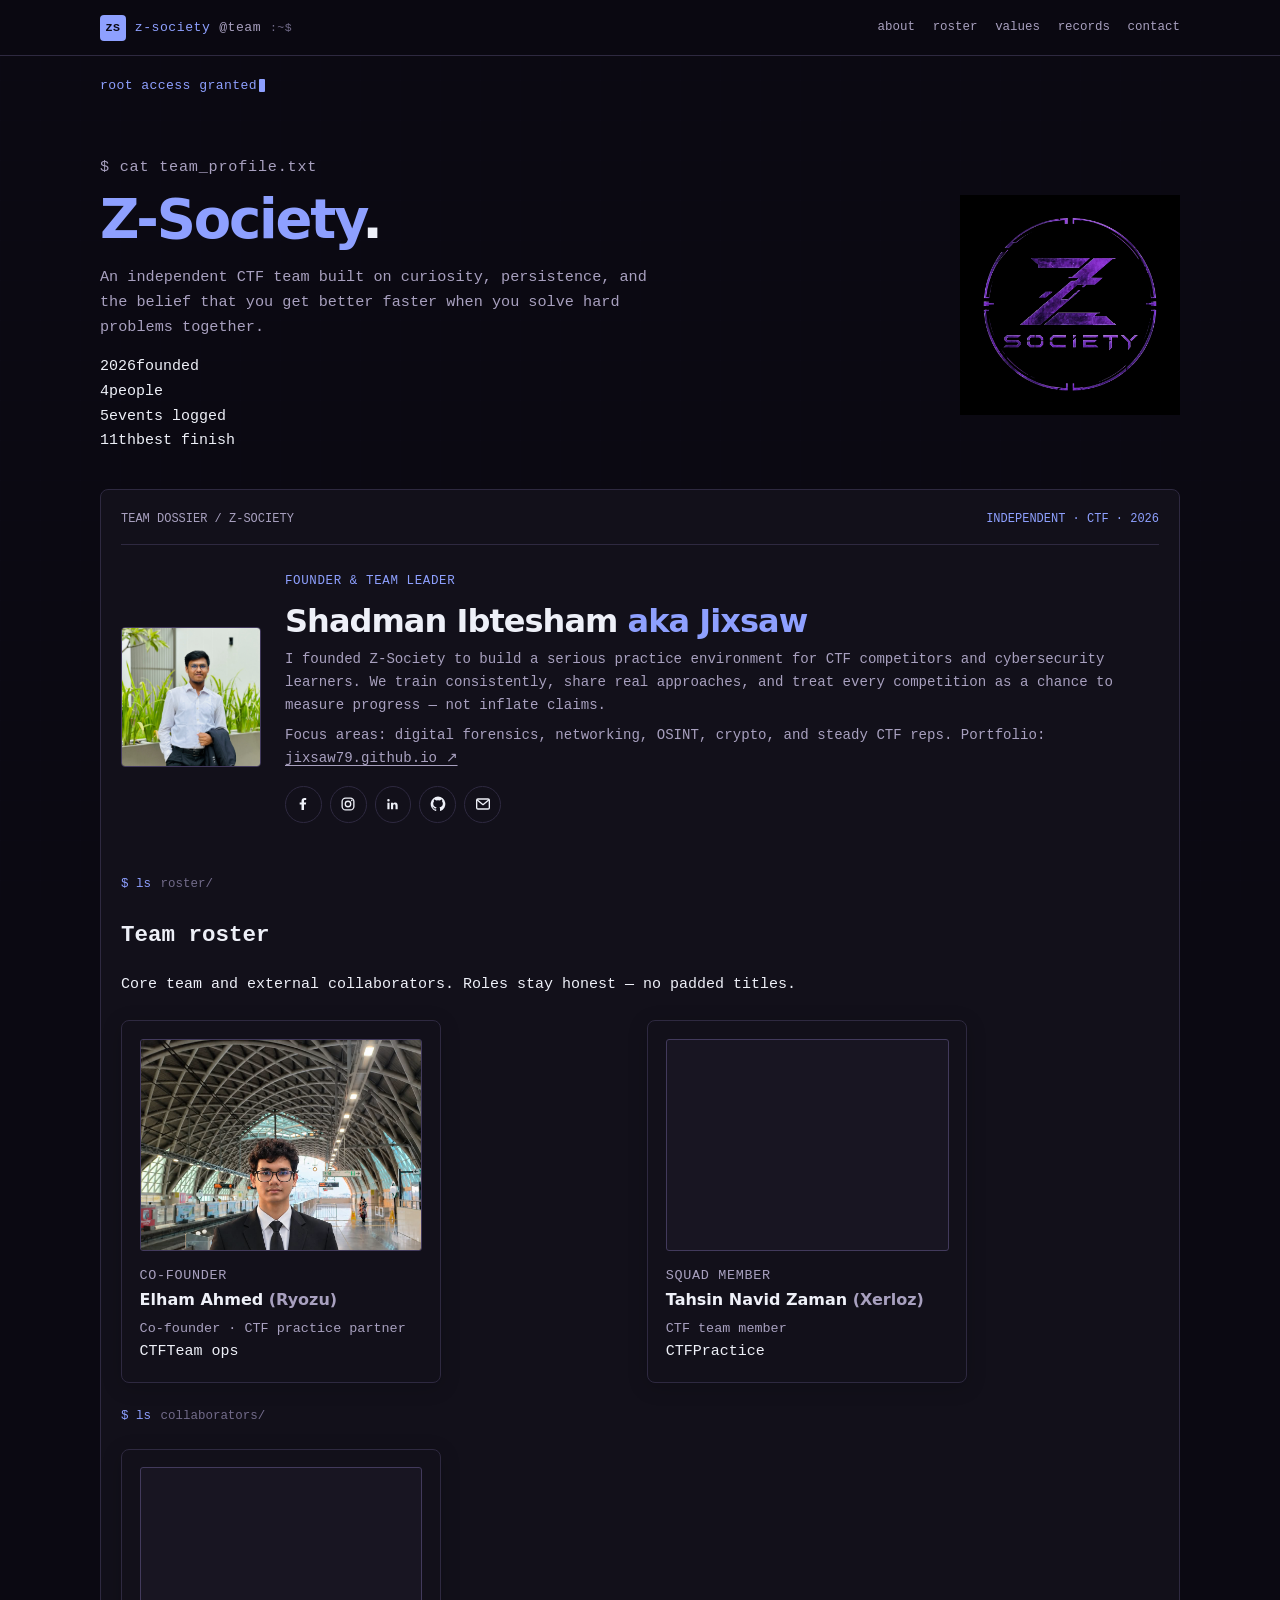
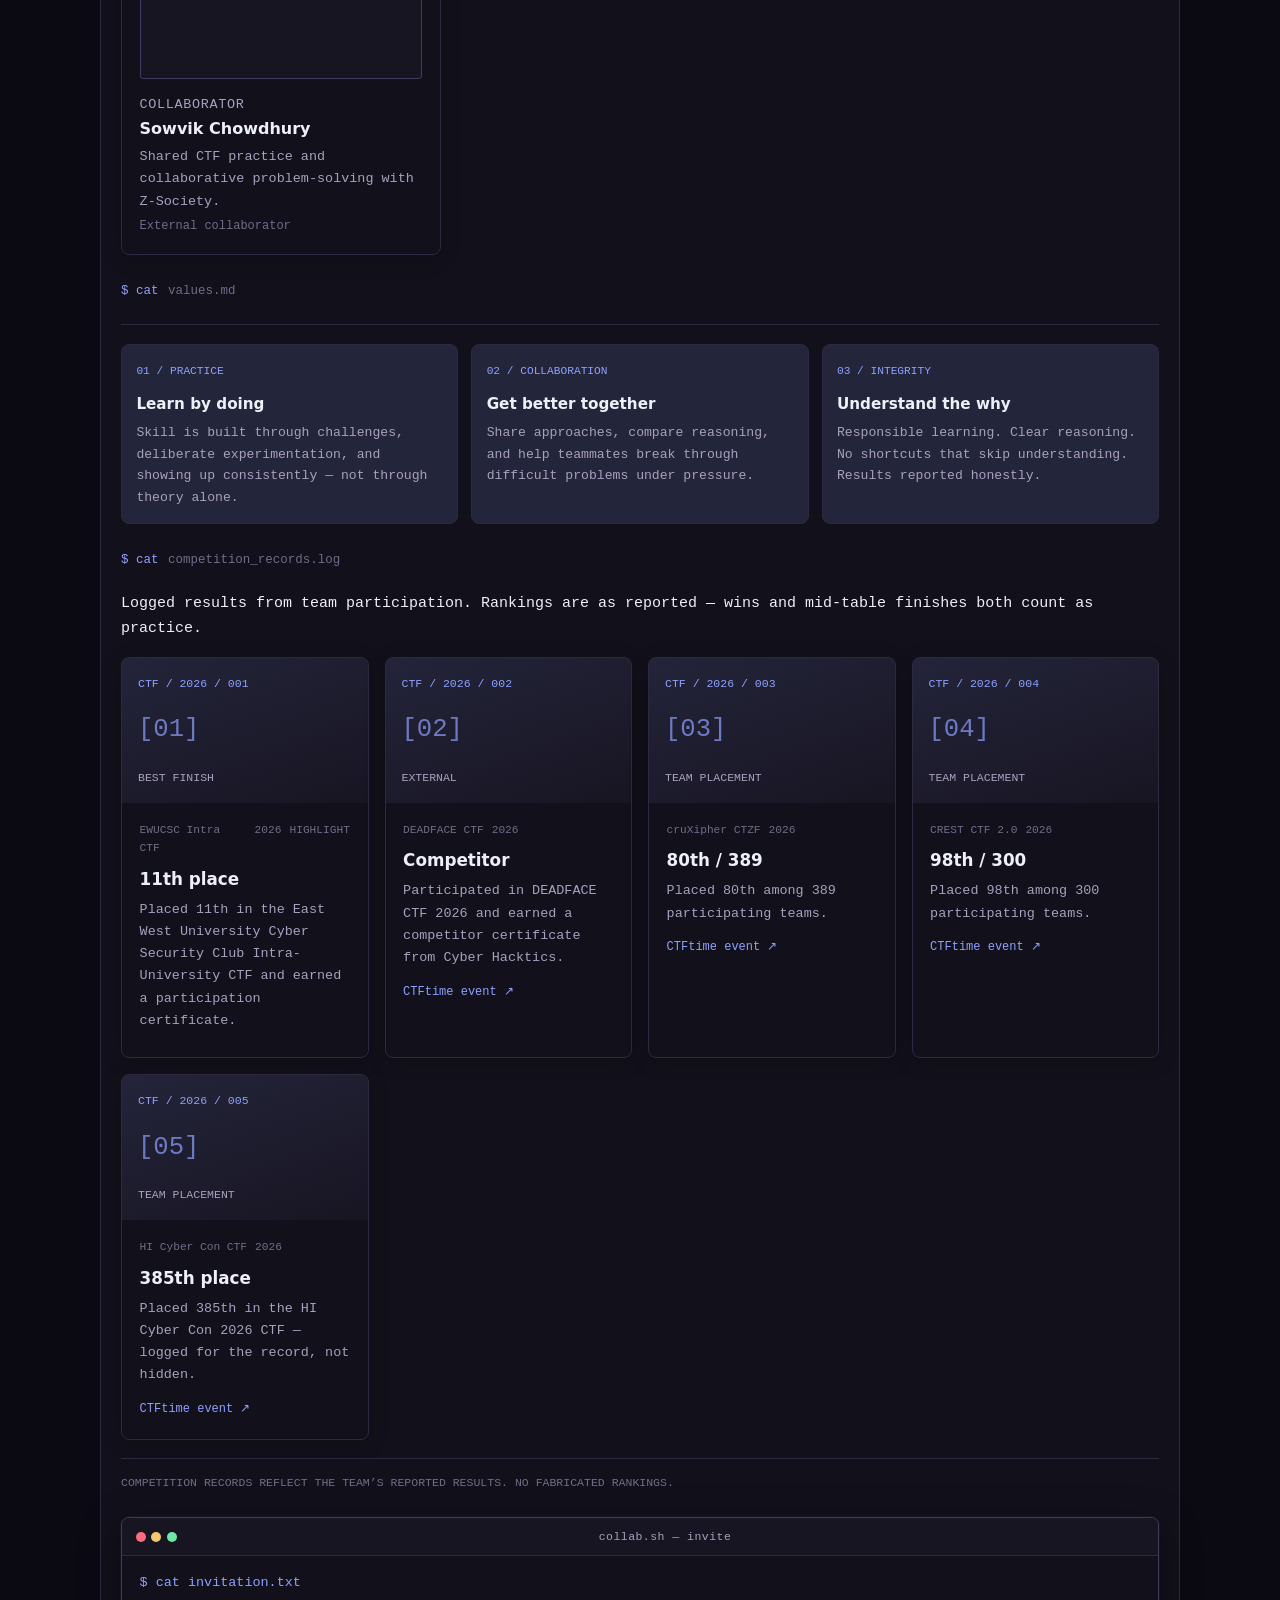
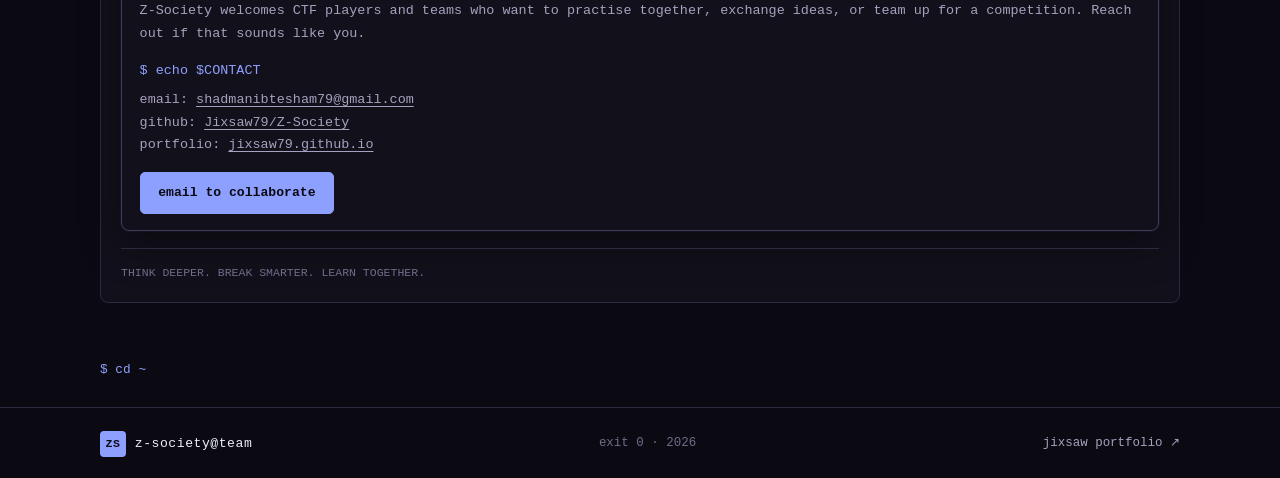
==== index.html @ 6a313c30 "overhaul Z-Society site: security, structure, records, and polish" ====
<!doctype html>
<html lang="en">
<head>
<meta charset="utf-8">
<meta name="viewport" content="width=device-width, initial-scale=1">
<meta name="theme-color" content="#0b0912">
<meta http-equiv="Content-Security-Policy" content="default-src 'self'; script-src 'none'; object-src 'none'; base-uri 'self'; form-action 'none'; frame-src 'none'; child-src 'none'; media-src 'none'; worker-src 'none'; connect-src 'none'; manifest-src 'none'; img-src 'self' data:; style-src 'self' https://fonts.googleapis.com; style-src-attr 'none'; font-src 'self' https://fonts.gstatic.com; upgrade-insecure-requests">
<meta http-equiv="X-Content-Type-Options" content="nosniff">
<meta name="referrer" content="no-referrer">
<meta name="robots" content="index, follow">
<meta name="description" content="Z-Society is an independent CTF and cybersecurity team founded by Shadman Ibtesham (Jixsaw). Practice, collaboration, and honest competition records.">
<meta property="og:type" content="website">
<meta property="og:title" content="Z-Society — CTF Team">
<meta property="og:description" content="A CTF team built on curiosity, persistence, and collaborative cybersecurity practice.">
<meta property="og:url" content="https://jixsaw79.github.io/Z-Society/">
<meta property="og:image" content="https://jixsaw79.github.io/Z-Society/Z-Society.jpg">
<link rel="canonical" href="https://jixsaw79.github.io/Z-Society/">
<title>jixsaw@z-society:~$ — Z-Society</title>
<link rel="icon" href="data:image/svg+xml,%3Csvg xmlns='http://www.w3.org/2000/svg' viewBox='0 0 100 100'%3E%3Crect width='100' height='100' rx='14' fill='%230b0912'/%3E%3Ctext x='50' y='68' text-anchor='middle' font-family='monospace' font-size='42' font-weight='700' fill='%238ea0ff'%3EZ%3C/text%3E%3C/svg%3E">
<link rel="preconnect" href="https://fonts.googleapis.com">
<link rel="preconnect" href="https://fonts.gstatic.com" crossorigin>
<link href="https://fonts.googleapis.com/css2?family=DM+Mono:wght@400;500&family=Manrope:wght@400;500;600;700;800&display=swap" rel="stylesheet">
<link rel="stylesheet" href="style.css?v=20261104">
</head>
<body>
<a class="skip-link" href="#main">Skip to content</a>
<header class="site-header">
  <div class="wrap header-inner">
    <a class="wordmark" href="#main" aria-label="Z-Society home">
      <span class="mark">ZS</span>
      <span class="prompt-user">z-society</span><span class="prompt-host">@team</span><span class="wordmark-tail">:~$</span>
    </a>
    <nav aria-label="Main navigation">
      <a href="#about">about</a>
      <a href="#roster">roster</a>
      <a href="#values">values</a>
      <a href="#records">records</a>
      <a href="#contact">contact</a>
    </nav>
  </div>
</header>

<main id="main" class="wrap">
  <p class="access-granted" aria-label="root access granted">root access granted<span class="cursor" aria-hidden="true"></span></p>

  <section class="page-intro squad-hero">
    <div class="squad-hero-copy">
      <p class="page-kicker">$ cat team_profile.txt</p>
      <h1><span class="accent">Z-Society</span>.</h1>
      <p>An independent CTF team built on curiosity, persistence, and the belief that you get better faster when you solve hard problems together.</p>
      <div class="stat-row" aria-label="Team snapshot">
        <div class="stat"><span class="stat-value">2026</span><span class="stat-label">founded</span></div>
        <div class="stat"><span class="stat-value">4</span><span class="stat-label">people</span></div>
        <div class="stat"><span class="stat-value">5</span><span class="stat-label">events logged</span></div>
        <div class="stat"><span class="stat-value">11th</span><span class="stat-label">best finish</span></div>
      </div>
    </div>
    <div class="squad-hero-logo">
      <img src="Z-Society.jpg" alt="Z-Society team logo" width="220" height="220" decoding="async" fetchpriority="high">
    </div>
  </section>

  <section class="archive-panel" id="about">
    <div class="archive-top">
      <span>TEAM DOSSIER / Z-SOCIETY</span>
      <span>INDEPENDENT · CTF · 2026</span>
    </div>

    <div class="squad-feature">
      <div class="squad-founder-photo">
        <img src="Jixsaw.jpg" alt="Shadman Ibtesham, founder and leader of Z-Society" width="280" height="320" decoding="async">
      </div>
      <div>
        <p class="page-kicker">FOUNDER & TEAM LEADER</p>
        <h2>Shadman Ibtesham <span class="accent">aka Jixsaw</span></h2>
        <p class="squad-lead">I founded Z-Society to build a serious practice environment for CTF competitors and cybersecurity learners. We train consistently, share real approaches, and treat every competition as a chance to measure progress — not inflate claims.</p>
        <p class="squad-lead secondary">Focus areas: digital forensics, networking, OSINT, crypto, and steady CTF reps. Portfolio: <a class="inline-link" href="https://jixsaw79.github.io/" target="_blank" rel="noopener noreferrer">jixsaw79.github.io ↗</a></p>
        <div class="social-links" aria-label="Jixsaw social profiles">
          <a href="https://www.facebook.com/Jixsaw79" target="_blank" rel="noopener noreferrer" aria-label="Facebook" title="Facebook">
            <svg viewBox="0 0 24 24" aria-hidden="true"><path d="M13.5 21v-8.2h2.8l.4-3.2h-3.2V7.5c0-.9.3-1.5 1.6-1.5h1.7V3.1c-.3 0-1.4-.1-2.6-.1-2.6 0-4.4 1.6-4.4 4.5v2.1H7v3.2h2.8V21h3.7z"/></svg>
          </a>
          <a href="https://www.instagram.com/_jix.saw_/" target="_blank" rel="noopener noreferrer" aria-label="Instagram" title="Instagram">
            <svg viewBox="0 0 24 24" aria-hidden="true"><rect x="3.2" y="3.2" width="17.6" height="17.6" rx="5.2" fill="none" stroke="currentColor" stroke-width="2"/><circle cx="12" cy="12" r="4.1" fill="none" stroke="currentColor" stroke-width="2"/><circle cx="17.7" cy="6.6" r="1.2"/></svg>
          </a>
          <a href="https://www.linkedin.com/in/shadman-ibtesham-665b70440/" target="_blank" rel="noopener noreferrer" aria-label="LinkedIn" title="LinkedIn">
            <svg viewBox="0 0 24 24" aria-hidden="true"><path d="M5.2 8.4a1.9 1.9 0 1 0 0-3.8 1.9 1.9 0 0 0 0 3.8ZM3.6 10h3.2v10H3.6zM9 10h3.1v1.4h.1a3.4 3.4 0 0 1 3-1.7c3.2 0 3.8 2.1 3.8 4.8V20h-3.2v-4.9c0-1.2 0-2.8-1.7-2.8s-1.9 1.3-1.9 2.7V20H9z"/></svg>
          </a>
          <a href="https://github.com/Jixsaw79" target="_blank" rel="noopener noreferrer" aria-label="GitHub" title="GitHub">
            <svg viewBox="0 0 24 24" aria-hidden="true"><path d="M12 .9a11.1 11.1 0 0 0-3.5 21.6c.6.1.8-.2.8-.5v-2c-3.2.7-3.9-1.4-3.9-1.4-.5-1.3-1.3-1.6-1.3-1.6-1-.7.1-.7.1-.7 1.1.1 1.7 1.2 1.7 1.2 1 1.7 2.6 1.2 3.3.9.1-.7.4-1.2.7-1.5-2.5-.3-5.1-1.3-5.1-5.5 0-1.2.4-2.2 1.2-3-.1-.3-.5-1.5.1-3 0 0 1-.3 3.1 1.2a10.7 10.7 0 0 1 5.7 0c2.1-1.5 3.1-1.2 3.1-1.2.6 1.5.2 2.7.1 3 .8.8 1.2 1.8 1.2 3 0 4.2-2.6 5.2-5.1 5.5.4.3.8 1 .8 2v3c0 .3.2.6.8.5A11.1 11.1 0 0 0 12 .9z"/></svg>
          </a>
          <a href="mailto:shadmanibtesham79@gmail.com?subject=Hello%20Jixsaw" aria-label="Email" title="Email Shadman">
            <svg viewBox="0 0 24 24" aria-hidden="true"><rect x="2.5" y="4.5" width="19" height="15" rx="2" fill="none" stroke="currentColor" stroke-width="2"/><path d="m3.5 6 8.5 7 8.5-7" fill="none" stroke="currentColor" stroke-width="2" stroke-linecap="round" stroke-linejoin="round"/></svg>
          </a>
        </div>
      </div>
    </div>

    <div class="section-label mt-section" id="roster">
      <span class="cmd">$ ls</span> <span class="path">roster/</span>
    </div>
    <div class="section-heading-inline">
      <h2 class="sr-only">Team roster</h2>
      <p class="muted-line">Core team and external collaborators. Roles stay honest — no padded titles.</p>
    </div>
    <div class="squad-members">
      <article class="squad-member">
        <div class="member-photo"><img src="Elham.png" alt="Elham Ahmed, aka Ryozu" width="400" height="300" loading="lazy" decoding="async"></div>
        <p class="page-kicker">CO-FOUNDER</p>
        <h3>Elham Ahmed <span class="muted">(Ryozu)</span></h3>
        <p>Co-founder · CTF practice partner</p>
        <div class="tag-list compact"><span>CTF</span><span>Team ops</span></div>
      </article>
      <article class="squad-member">
        <div class="member-photo"><img src="Tahsin.png" alt="Tahsin Navid Zaman, aka Xerloz" width="400" height="300" loading="lazy" decoding="async"></div>
        <p class="page-kicker">SQUAD MEMBER</p>
        <h3>Tahsin Navid Zaman <span class="muted">(Xerloz)</span></h3>
        <p>CTF team member</p>
        <div class="tag-list compact"><span>CTF</span><span>Practice</span></div>
      </article>
    </div>

    <div class="section-label mt-section-small">
      <span class="cmd">$ ls</span> <span class="path">collaborators/</span>
    </div>
    <div class="squad-members collaborator-grid">
      <article class="squad-member">
        <div class="member-photo"><img src="Sowvik.jpg" alt="Sowvik Chowdhury" width="400" height="300" loading="lazy" decoding="async"></div>
        <p class="page-kicker">COLLABORATOR</p>
        <h3>Sowvik Chowdhury</h3>
        <p>Shared CTF practice and collaborative problem-solving with Z-Society.</p>
        <span class="member-university">External collaborator</span>
      </article>
    </div>

    <div class="section-label mt-section" id="values">
      <span class="cmd">$ cat</span> <span class="path">values.md</span>
    </div>
    <div class="squad-values">
      <article>
        <span>01 / PRACTICE</span>
        <h3>Learn by doing</h3>
        <p>Skill is built through challenges, deliberate experimentation, and showing up consistently — not through theory alone.</p>
      </article>
      <article>
        <span>02 / COLLABORATION</span>
        <h3>Get better together</h3>
        <p>Share approaches, compare reasoning, and help teammates break through difficult problems under pressure.</p>
      </article>
      <article>
        <span>03 / INTEGRITY</span>
        <h3>Understand the why</h3>
        <p>Responsible learning. Clear reasoning. No shortcuts that skip understanding. Results reported honestly.</p>
      </article>
    </div>

    <div class="section-label mt-section" id="records">
      <span class="cmd">$ cat</span> <span class="path">competition_records.log</span>
    </div>
    <p class="muted-line records-intro">Logged results from team participation. Rankings are as reported — wins and mid-table finishes both count as practice.</p>
    <div class="achievement-grid">
      <article class="achievement-card featured">
        <div class="achievement-art">
          <span class="achievement-art-code">CTF / 2026 / 001</span>
          <span class="achievement-art-icon">[01]</span>
          <span class="achievement-art-bottom">BEST FINISH</span>
        </div>
        <div class="achievement-copy">
          <div class="achievement-meta"><span>EWUCSC Intra CTF</span><span>2026</span><span class="pill">HIGHLIGHT</span></div>
          <h3>11th place</h3>
          <p>Placed 11th in the East West University Cyber Security Club Intra-University CTF and earned a participation certificate.</p>
        </div>
      </article>
      <article class="achievement-card">
        <div class="achievement-art">
          <span class="achievement-art-code">CTF / 2026 / 002</span>
          <span class="achievement-art-icon">[02]</span>
          <span class="achievement-art-bottom">EXTERNAL</span>
        </div>
        <div class="achievement-copy">
          <div class="achievement-meta"><span>DEADFACE CTF</span><span>2026</span></div>
          <h3>Competitor</h3>
          <p>Participated in DEADFACE CTF 2026 and earned a competitor certificate from Cyber Hacktics.</p>
          <a class="achievement-link" href="https://ctftime.org/event/3279" target="_blank" rel="noopener noreferrer">CTFtime event ↗</a>
        </div>
      </article>
      <article class="achievement-card">
        <div class="achievement-art">
          <span class="achievement-art-code">CTF / 2026 / 003</span>
          <span class="achievement-art-icon">[03]</span>
          <span class="achievement-art-bottom">TEAM PLACEMENT</span>
        </div>
        <div class="achievement-copy">
          <div class="achievement-meta"><span>cruXipher CTZF</span><span>2026</span></div>
          <h3>80th / 389</h3>
          <p>Placed 80th among 389 participating teams.</p>
          <a class="achievement-link" href="https://ctftime.org/event/3369" target="_blank" rel="noopener noreferrer">CTFtime event ↗</a>
        </div>
      </article>
      <article class="achievement-card">
        <div class="achievement-art">
          <span class="achievement-art-code">CTF / 2026 / 004</span>
          <span class="achievement-art-icon">[04]</span>
          <span class="achievement-art-bottom">TEAM PLACEMENT</span>
        </div>
        <div class="achievement-copy">
          <div class="achievement-meta"><span>CREST CTF 2.0</span><span>2026</span></div>
          <h3>98th / 300</h3>
          <p>Placed 98th among 300 participating teams.</p>
          <a class="achievement-link" href="https://ctftime.org/event/3477" target="_blank" rel="noopener noreferrer">CTFtime event ↗</a>
        </div>
      </article>
      <article class="achievement-card">
        <div class="achievement-art">
          <span class="achievement-art-code">CTF / 2026 / 005</span>
          <span class="achievement-art-icon">[05]</span>
          <span class="achievement-art-bottom">TEAM PLACEMENT</span>
        </div>
        <div class="achievement-copy">
          <div class="achievement-meta"><span>HI Cyber Con CTF</span><span>2026</span></div>
          <h3>385th place</h3>
          <p>Placed 385th in the HI Cyber Con 2026 CTF — logged for the record, not hidden.</p>
          <a class="achievement-link" href="https://ctftime.org/event/3460" target="_blank" rel="noopener noreferrer">CTFtime event ↗</a>
        </div>
      </article>
    </div>
    <p class="squad-footnote">COMPETITION RECORDS REFLECT THE TEAM’S REPORTED RESULTS. NO FABRICATED RANKINGS.</p>

    <div class="term-window mt-section" id="contact">
      <div class="term-titlebar">
        <div class="term-dots"><span class="r"></span><span class="y"></span><span class="g"></span></div>
        <div class="term-title">collab.sh — invite</div>
      </div>
      <div class="term-body">
        <div class="prompt">$ cat invitation.txt</div>
        <div class="out">Z-Society welcomes CTF players and teams who want to practise together, exchange ideas, or team up for a competition. Reach out if that sounds like you.</div>
        <div class="prompt">$ echo $CONTACT</div>
        <div class="out contact-lines">
          <span class="key">email:</span> <a class="inline-link" href="mailto:shadmanibtesham79@gmail.com?subject=CTF%20Collaboration%20with%20Z-Society">shadmanibtesham79@gmail.com</a><br>
          <span class="key">github:</span> <a class="inline-link" href="https://github.com/Jixsaw79/Z-Society" target="_blank" rel="noopener noreferrer">Jixsaw79/Z-Society</a><br>
          <span class="key">portfolio:</span> <a class="inline-link" href="https://jixsaw79.github.io/" target="_blank" rel="noopener noreferrer">jixsaw79.github.io</a>
        </div>
        <a class="button button-primary" href="mailto:shadmanibtesham79@gmail.com?subject=CTF%20Collaboration%20with%20Z-Society">email to collaborate</a>
      </div>
    </div>

    <div class="squad-footnote motto">THINK DEEPER. BREAK SMARTER. LEARN TOGETHER.</div>
  </section>

  <a class="back-link" href="#main">$ cd ~</a>
</main>

<footer>
  <div class="wrap footer-inner">
    <a class="wordmark" href="#main"><span class="mark">ZS</span> z-society@team</a>
    <span>exit 0 · 2026</span>
    <a href="https://jixsaw79.github.io/" target="_blank" rel="noopener noreferrer">jixsaw portfolio ↗</a>
  </div>
</footer>
</body>
</html>
---- style.css ----
/* Z-Society — shared Jixsaw portfolio terminal design system */
:root{color-scheme:dark;--bg:#0b0912;--panel:#12101a;--panel-2:#181522;--panel-3:#1e1a2b;--line:#2e2940;--line-strong:#423a5c;--text:#eef0f8;--muted:#a8a0bf;--dim:#726b8a;--accent:#8ea0ff;--accent-rgb:142,160,255;--accent-soft:rgba(142,160,255,.14);--accent-glow:rgba(142,160,255,.4);--green:#6ee7a8;--red:#ff6b7a;--yellow:#f5c76e;--mono:"DM Mono",ui-monospace,SFMono-Regular,Consolas,monospace;--sans:"Manrope",system-ui,-apple-system,BlinkMacSystemFont,"Segoe UI",sans-serif;--radius:8px;--header-h:56px}
*,*::before,*::after{box-sizing:border-box}
html{scroll-behavior:smooth;scroll-padding-top:calc(var(--header-h) + 1.5rem)}
body{margin:0;background:var(--bg);color:var(--text);font:15px/1.65 var(--mono);-webkit-font-smoothing:antialiased}
body::before{content:"";position:fixed;inset:0;pointer-events:none;z-index:-1;opacity:.22;background-image:linear-gradient(rgba(142,160,255,.04) 1px,transparent 1px),linear-gradient(90deg,rgba(142,160,255,.04) 1px,transparent 1px);background-size:40px 40px}
a{color:inherit;text-underline-offset:.2em}a:focus-visible{outline:2px solid var(--accent);outline-offset:3px}
img{max-width:100%;height:auto;display:block}
.wrap{width:min(100% - 2rem,1080px);margin-inline:auto}
.skip-link{position:absolute;left:1rem;top:-5rem;z-index:100;padding:.5rem .9rem;background:var(--accent);color:var(--bg);font-weight:600;text-decoration:none;border-radius:4px}.skip-link:focus{top:1rem}
.site-header{position:sticky;top:0;z-index:50;height:var(--header-h);border-bottom:1px solid var(--line);background:rgba(11,9,18,.92);backdrop-filter:blur(14px);-webkit-backdrop-filter:blur(14px)}
.header-inner{height:100%;display:flex;align-items:center;justify-content:space-between;gap:1rem}
.wordmark{display:inline-flex;align-items:center;gap:.55rem;font:500 .82rem var(--mono);letter-spacing:.04em;text-decoration:none;color:var(--text)}
.mark{display:inline-grid;place-items:center;width:26px;height:26px;background:var(--accent);color:var(--bg);font-weight:700;font-size:.72rem;border-radius:4px}
.wordmark-tail{color:var(--dim);font-size:.72rem}.prompt-user{color:var(--accent);font-weight:500}.prompt-host{color:var(--muted)}
nav{display:flex;align-items:center;flex-wrap:wrap;gap:.2rem 1.1rem}
nav a{color:var(--muted);font-size:.78rem;text-decoration:none;transition:color .15s ease}
nav a:hover,nav a[aria-current="page"]{color:var(--accent)}
.term-window{background:var(--panel);border:1px solid var(--line-strong);border-radius:var(--radius);overflow:hidden;box-shadow:0 12px 40px rgba(0,0,0,.4),0 0 0 1px rgba(142,160,255,.06)}
.term-titlebar{display:flex;align-items:center;gap:.55rem;padding:.55rem .85rem;background:var(--panel-2);border-bottom:1px solid var(--line);font-size:.72rem;color:var(--dim)}
.term-dots{display:flex;gap:.35rem}.term-dots span{width:10px;height:10px;border-radius:50%}
.term-dots .r{background:var(--red)}.term-dots .y{background:var(--yellow)}.term-dots .g{background:var(--green)}
.term-title{flex:1;text-align:center;color:var(--muted);letter-spacing:.04em}
.term-body{padding:1rem 1.1rem;font-size:.84rem;line-height:1.7}
.term-body .prompt{color:var(--accent);margin-bottom:.35rem}.term-body .out{color:var(--muted);margin:.25rem 0 .9rem}
.button{display:inline-flex;align-items:center;gap:.5rem;min-height:42px;padding:.55rem 1.1rem;border:1px solid var(--line);font:600 .82rem var(--mono);text-decoration:none;border-radius:5px;transition:border-color .15s ease,background .15s ease,transform .15s ease}
.button:hover{border-color:var(--accent);transform:translateY(-1px)}
.button-primary{background:var(--accent);color:var(--bg);border-color:var(--accent)}.button-primary:hover{background:#a3b2ff;box-shadow:0 6px 20px var(--accent-glow)}
.page-intro{padding:3.5rem 0 2.2rem}
.page-kicker{color:var(--accent);font-size:.78rem;letter-spacing:.05em;margin:0 0 .6rem}
.page-intro h1{margin:.4rem 0 .7rem;font-family:var(--sans);font-size:clamp(2.2rem,6vw,3.4rem);line-height:1.1;letter-spacing:-.04em}
.page-intro p{max-width:560px;color:var(--muted);font-size:.95rem}
.accent{color:var(--accent)}.muted{color:var(--muted)}
.squad-hero{display:grid;grid-template-columns:minmax(0,1fr) auto;gap:1.25rem 1.75rem;align-items:center}
.squad-hero-copy{min-width:0}.squad-hero-logo{flex:0 0 auto;width:clamp(88px,22vw,220px)}
.squad-hero-logo img{width:100%;max-width:220px;max-height:220px;object-fit:contain}
.archive-panel{background:var(--panel);border:1px solid var(--line);border-radius:var(--radius);padding:1.25rem;margin-bottom:1.5rem}
.archive-top{display:flex;justify-content:space-between;gap:1rem;padding-bottom:.9rem;border-bottom:1px solid var(--line);font-size:.75rem;color:var(--muted)}
.archive-top span:last-child{color:var(--accent)}
.squad-feature{display:grid;grid-template-columns:140px 1fr;gap:1.5rem;align-items:center;padding:1.6rem 0}
.squad-founder-photo{border:1px solid var(--line-strong);border-radius:4px;overflow:hidden;background:var(--panel-2)}
.squad-founder-photo img{width:100%;max-height:220px;object-fit:cover;object-position:center top}
.squad-feature h2{margin:.35rem 0;font-family:var(--sans);font-size:clamp(1.35rem,3vw,2rem);line-height:1.25;letter-spacing:-.03em}
.squad-lead{color:var(--muted);margin:.4rem 0 0;font-size:.88rem}
.section-label{display:flex;align-items:center;gap:.6rem;font-size:.78rem;color:var(--muted);margin-bottom:1.4rem}
.section-label .cmd{color:var(--accent)}.section-label .path{color:var(--dim)}
.squad-members{display:grid;grid-template-columns:repeat(auto-fit,minmax(200px,1fr));gap:.9rem;margin:1.4rem 0}
.squad-member{width:100%;max-width:320px;background:var(--panel);border:1px solid var(--line);border-radius:var(--radius);padding:1.1rem;box-shadow:0 4px 20px rgba(0,0,0,.18);transition:border-color .15s,transform .15s,box-shadow .15s}
.squad-member:hover{border-color:var(--line-strong);transform:translateY(-2px);box-shadow:0 10px 28px rgba(0,0,0,.28)}
.member-photo{aspect-ratio:4/3;overflow:hidden;border:1px solid var(--line-strong);border-radius:3px;margin-bottom:.9rem;background:var(--panel-2)}
.member-photo img{width:100%;height:100%;object-fit:cover;object-position:center top}
.squad-member h3{margin:0 0 .25rem;font-family:var(--sans);font-size:1rem}
.squad-member p{margin:0;color:var(--muted);font-size:.84rem}
.member-university{display:block;margin-top:.25rem;color:var(--dim);font-size:.75rem}
.squad-values{display:grid;grid-template-columns:repeat(auto-fit,minmax(180px,1fr));gap:.8rem;padding-top:1.2rem;border-top:1px solid var(--line)}
.squad-values article{padding:.9rem;background:var(--accent-soft);border:1px solid var(--line);border-radius:var(--radius)}
.squad-values article>span{color:var(--accent);font-size:.7rem}
.squad-values h3{margin:.5rem 0 .3rem;font-family:var(--sans);font-size:.95rem}
.squad-values p{margin:0;color:var(--muted);font-size:.82rem}
.squad-footnote{margin-top:1.1rem;padding-top:.85rem;border-top:1px solid var(--line);font-size:.72rem;color:var(--dim)}
.achievement-grid{display:grid;grid-template-columns:repeat(auto-fit,minmax(240px,1fr));gap:1rem}
.achievement-card{background:var(--panel);border:1px solid var(--line);border-radius:var(--radius);overflow:hidden;box-shadow:0 4px 20px rgba(0,0,0,.18);transition:border-color .15s,transform .15s,box-shadow .15s}
.achievement-card:hover{border-color:var(--line-strong);transform:translateY(-2px);box-shadow:0 10px 28px rgba(0,0,0,.28)}
.achievement-art{min-height:145px;padding:1rem;background:linear-gradient(160deg,var(--accent-soft),var(--panel-2));display:flex;flex-direction:column;justify-content:space-between}
.achievement-art-code{color:var(--accent);font-size:.72rem}.achievement-art-icon{font-size:1.6rem;color:var(--accent);opacity:.7}.achievement-art-bottom{color:var(--muted);font-size:.72rem}
.achievement-copy{padding:1.1rem}.achievement-copy h3{margin:.5rem 0 .35rem;font-family:var(--sans);font-size:1.05rem}
.achievement-copy p{color:var(--muted);font-size:.84rem;margin:0 0 .5rem}
.achievement-meta{display:flex;gap:.5rem;font-size:.7rem;color:var(--dim);margin-bottom:.4rem}
.achievement-link{display:inline-block;margin-top:.35rem;color:var(--accent);font-size:.75rem;text-decoration:none}.achievement-link:hover{text-decoration:underline;text-underline-offset:.2em}
.social-links{display:flex;flex-wrap:wrap;gap:.5rem;margin-top:1rem}
.social-links a{display:inline-flex;align-items:center;justify-content:center;width:2.3rem;height:2.3rem;padding:0;border:1px solid var(--line);border-radius:50%;color:#eef0f8;text-decoration:none;transition:border-color .15s,color .15s,background .15s}
.social-links a:hover{color:var(--accent);border-color:var(--accent);background:var(--accent-soft)}
.social-links a svg{display:block;width:1rem;height:1rem;fill:#eef0f8;color:#eef0f8}
.access-granted{font-family:var(--mono);font-size:.82rem;font-weight:500;color:var(--accent);letter-spacing:.03em;margin:1.35rem 0 .35rem;display:flex;align-items:center;line-height:1.2}
.access-granted .cursor{display:inline-block;width:.52em;height:1.05em;margin-left:.12em;background:var(--accent);border-radius:1px;flex-shrink:0;animation:blink-cursor 1.05s step-end infinite}
@keyframes blink-cursor{0%,100%{opacity:1}50%{opacity:0}}
.back-link{display:inline-block;margin-top:2rem;color:var(--accent);font-size:.8rem;text-decoration:none}.back-link:hover{opacity:.85}
footer{border-top:1px solid var(--line);margin-top:1.5rem}
.footer-inner{min-height:72px;display:flex;justify-content:space-between;align-items:center;gap:1rem;font-size:.78rem;color:var(--dim)}
.footer-inner .wordmark{color:var(--text)}.footer-inner a{color:var(--muted);text-decoration:none}.footer-inner a:hover{color:var(--accent)}
.mt-section{margin-top:1.6rem}.mt-section-small{margin-top:1.4rem}
.collaborator-grid{grid-template-columns:repeat(2,minmax(0,1fr))}
::selection{background:rgba(142,160,255,.35);color:var(--text)}
@media(max-width:860px){.squad-feature{grid-template-columns:1fr}.squad-founder-photo{max-width:180px}}
@media(max-width:640px){
 .wrap{width:min(100% - 1.5rem,1080px)}
 .header-inner{flex-direction:column;align-items:flex-start;height:auto;padding:.65rem 0;gap:.5rem}
 .site-header{height:auto}
 nav{width:100%;gap:.3rem .9rem;overflow-x:auto;flex-wrap:nowrap;-webkit-overflow-scrolling:touch}
 nav a{font-size:.74rem;flex:0 0 auto}
 .squad-hero{gap:.9rem 1rem}.squad-hero-logo{width:clamp(72px,26vw,120px)}
 .squad-hero-logo img{max-width:120px;max-height:120px}
 .page-intro{padding:2.5rem 0 1.6rem}
 .archive-panel{padding:.85rem}
 .squad-feature{gap:1rem;padding:1.2rem 0}
 .collaborator-grid{grid-template-columns:minmax(0,1fr)}
 .achievement-grid{grid-template-columns:1fr}
 .footer-inner{flex-direction:column;align-items:flex-start;padding:1.2rem 0;gap:.5rem}
}
@media(prefers-reduced-motion:reduce){html{scroll-behavior:auto}.access-granted .cursor{animation:none;opacity:1}*,*::before,*::after{animation-duration:.01ms!important;transition-duration:.01ms!important}}
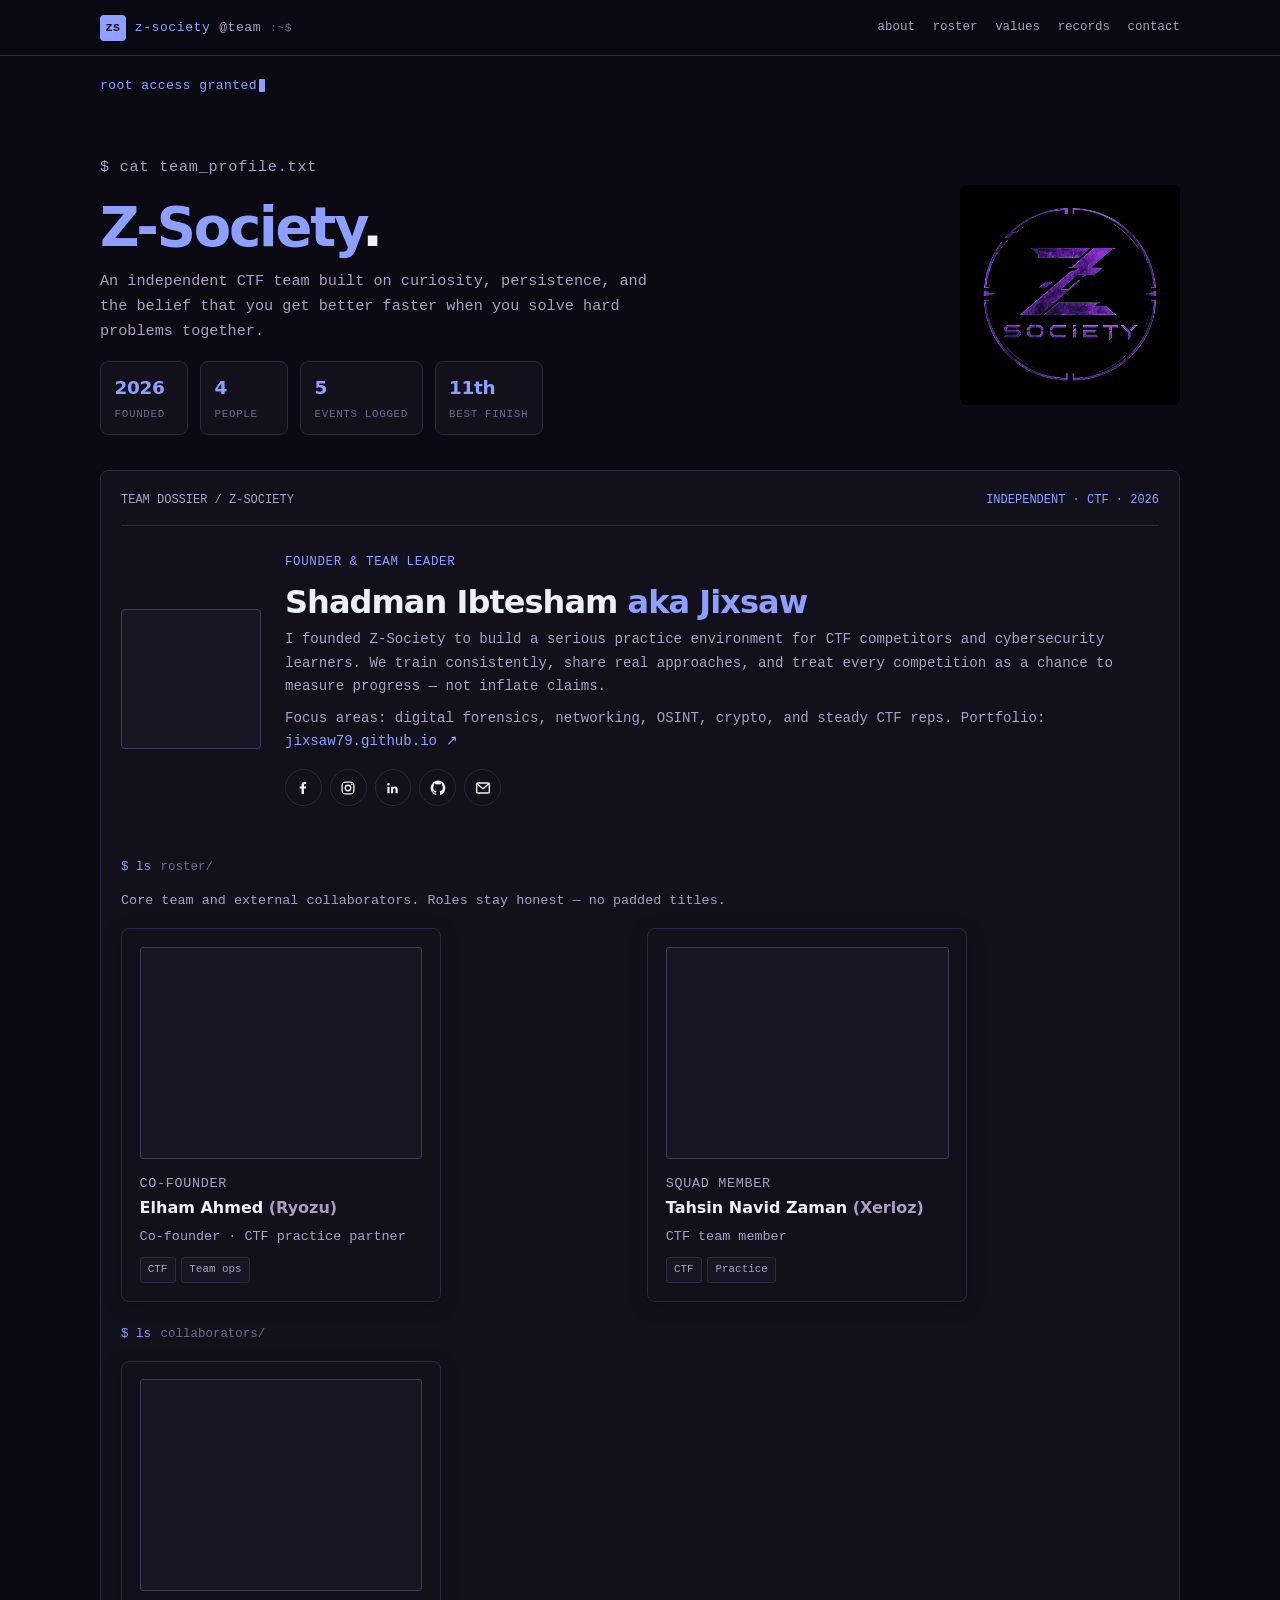
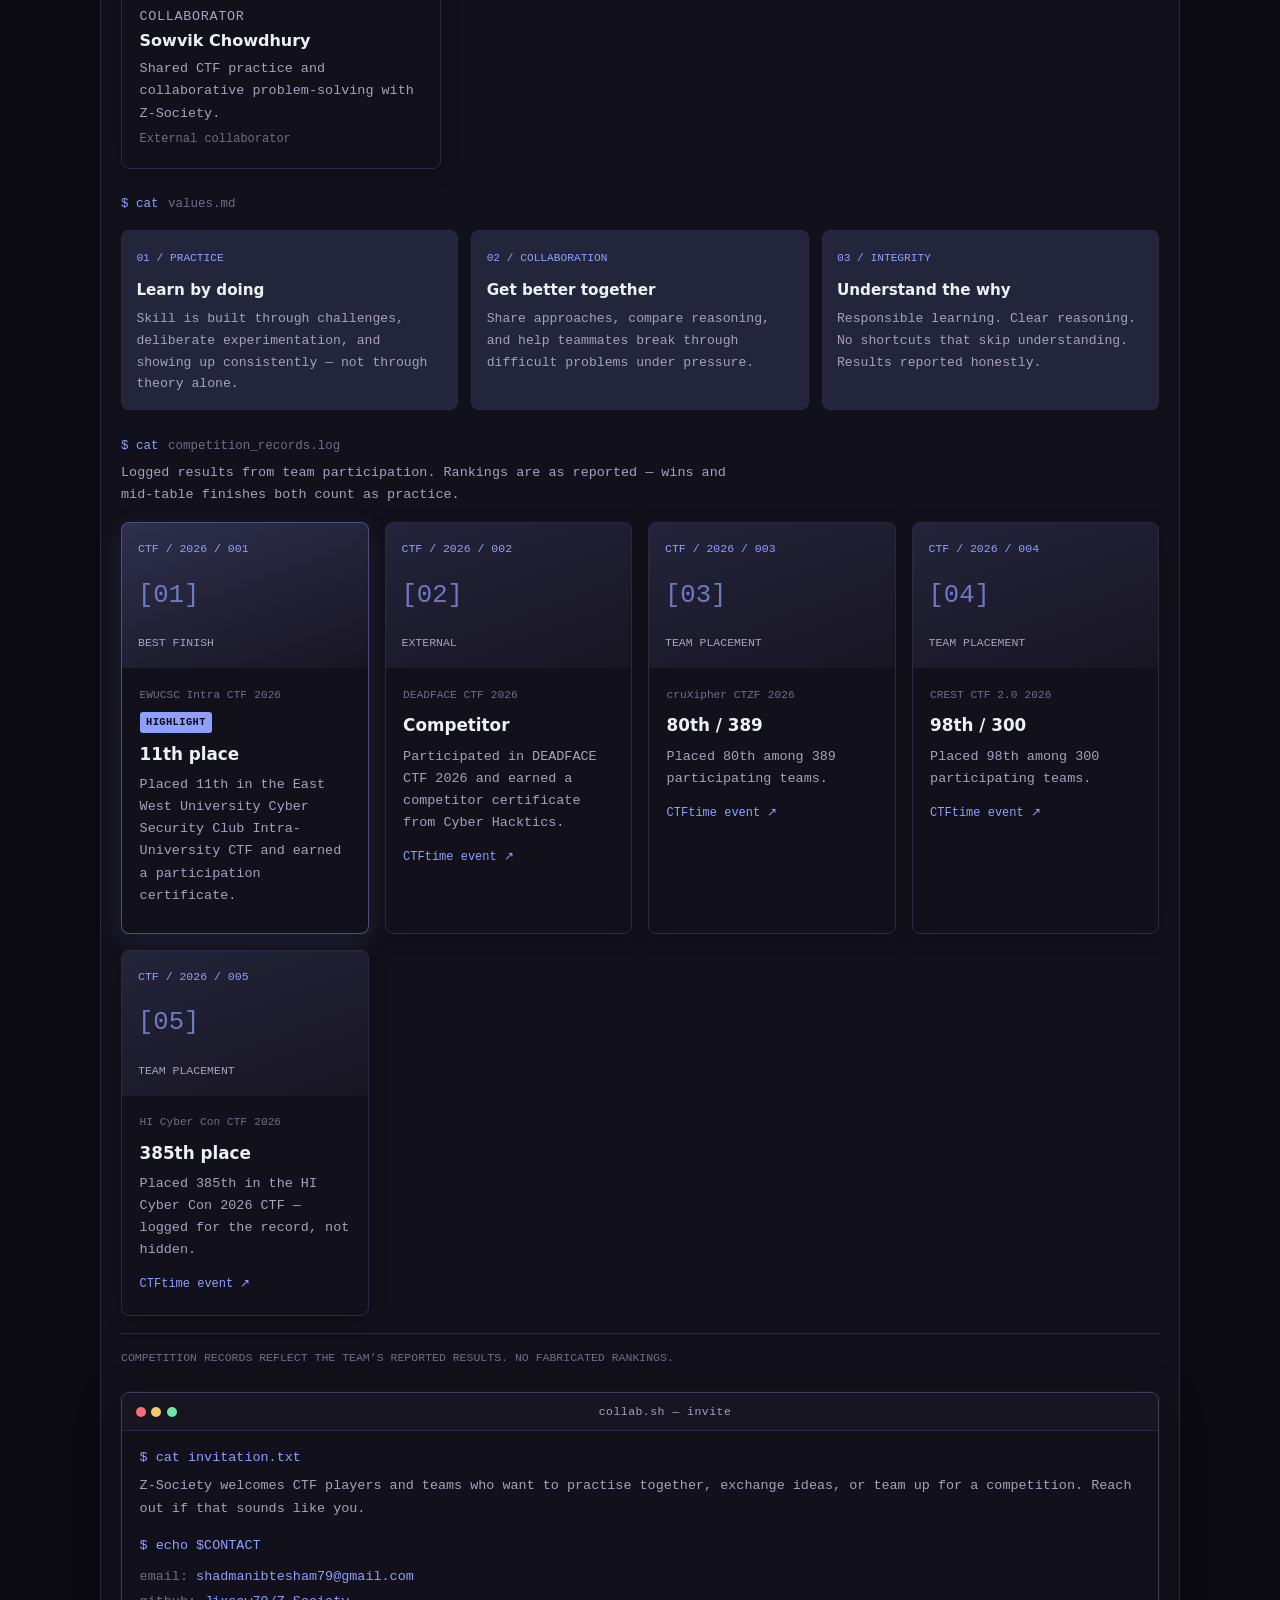
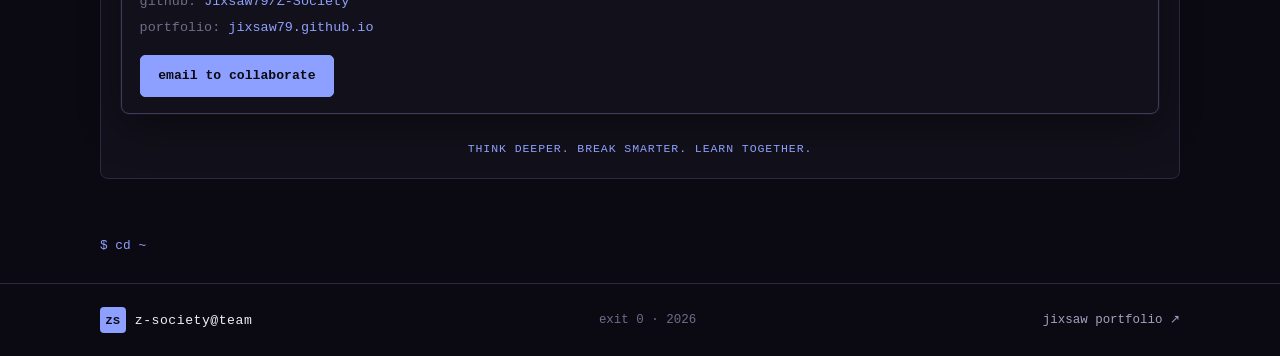
==== commit 7ba933fb: "harden index: strict CSP, no third-party resources" ====
--- a/index.html
+++ b/index.html
@@ -4,7 +4,7 @@
 <meta charset="utf-8">
 <meta name="viewport" content="width=device-width, initial-scale=1">
 <meta name="theme-color" content="#0b0912">
-<meta http-equiv="Content-Security-Policy" content="default-src 'self'; script-src 'none'; object-src 'none'; base-uri 'self'; form-action 'none'; frame-src 'none'; child-src 'none'; media-src 'none'; worker-src 'none'; connect-src 'none'; manifest-src 'none'; img-src 'self' data:; style-src 'self' https://fonts.googleapis.com; style-src-attr 'none'; font-src 'self' https://fonts.gstatic.com; upgrade-insecure-requests">
+<meta http-equiv="Content-Security-Policy" content="default-src 'self'; script-src 'none'; object-src 'none'; base-uri 'self'; form-action 'none'; frame-src 'none'; child-src 'none'; media-src 'none'; worker-src 'none'; connect-src 'none'; manifest-src 'none'; img-src 'self' data:; style-src 'self'; style-src-attr 'none'; font-src 'self'; upgrade-insecure-requests">
 <meta http-equiv="X-Content-Type-Options" content="nosniff">
 <meta name="referrer" content="no-referrer">
 <meta name="robots" content="index, follow">
@@ -17,10 +17,7 @@
 <link rel="canonical" href="https://jixsaw79.github.io/Z-Society/">
 <title>jixsaw@z-society:~$ — Z-Society</title>
 <link rel="icon" href="data:image/svg+xml,%3Csvg xmlns='http://www.w3.org/2000/svg' viewBox='0 0 100 100'%3E%3Crect width='100' height='100' rx='14' fill='%230b0912'/%3E%3Ctext x='50' y='68' text-anchor='middle' font-family='monospace' font-size='42' font-weight='700' fill='%238ea0ff'%3EZ%3C/text%3E%3C/svg%3E">
-<link rel="preconnect" href="https://fonts.googleapis.com">
-<link rel="preconnect" href="https://fonts.gstatic.com" crossorigin>
-<link href="https://fonts.googleapis.com/css2?family=DM+Mono:wght@400;500&family=Manrope:wght@400;500;600;700;800&display=swap" rel="stylesheet">
-<link rel="stylesheet" href="style.css?v=20261104">
+<link rel="stylesheet" href="style.css?v=20261104-sec">
 </head>
 <body>
 <a class="skip-link" href="#main">Skip to content</a>
--- a/style.css
+++ b/style.css
@@ -1,100 +1,474 @@
-/* Z-Society — shared Jixsaw portfolio terminal design system */
-:root{color-scheme:dark;--bg:#0b0912;--panel:#12101a;--panel-2:#181522;--panel-3:#1e1a2b;--line:#2e2940;--line-strong:#423a5c;--text:#eef0f8;--muted:#a8a0bf;--dim:#726b8a;--accent:#8ea0ff;--accent-rgb:142,160,255;--accent-soft:rgba(142,160,255,.14);--accent-glow:rgba(142,160,255,.4);--green:#6ee7a8;--red:#ff6b7a;--yellow:#f5c76e;--mono:"DM Mono",ui-monospace,SFMono-Regular,Consolas,monospace;--sans:"Manrope",system-ui,-apple-system,BlinkMacSystemFont,"Segoe UI",sans-serif;--radius:8px;--header-h:56px}
+/* Z-Society — terminal design system (no third-party fonts) */
+:root{
+  color-scheme:dark;
+  --bg:#0b0912;
+  --panel:#12101a;
+  --panel-2:#181522;
+  --panel-3:#1e1a2b;
+  --line:#2e2940;
+  --line-strong:#423a5c;
+  --text:#eef0f8;
+  --muted:#a8a0bf;
+  --dim:#726b8a;
+  --accent:#8ea0ff;
+  --accent-rgb:142,160,255;
+  --accent-soft:rgba(142,160,255,.14);
+  --accent-glow:rgba(142,160,255,.4);
+  --green:#6ee7a8;
+  --red:#ff6b7a;
+  --yellow:#f5c76e;
+  --mono:ui-monospace,SFMono-Regular,Menlo,Monaco,Consolas,"Liberation Mono","Courier New",monospace;
+  --sans:system-ui,-apple-system,BlinkMacSystemFont,"Segoe UI",Roboto,Helvetica,Arial,sans-serif;
+  --radius:8px;
+  --header-h:56px;
+}
 *,*::before,*::after{box-sizing:border-box}
 html{scroll-behavior:smooth;scroll-padding-top:calc(var(--header-h) + 1.5rem)}
-body{margin:0;background:var(--bg);color:var(--text);font:15px/1.65 var(--mono);-webkit-font-smoothing:antialiased}
-body::before{content:"";position:fixed;inset:0;pointer-events:none;z-index:-1;opacity:.22;background-image:linear-gradient(rgba(142,160,255,.04) 1px,transparent 1px),linear-gradient(90deg,rgba(142,160,255,.04) 1px,transparent 1px);background-size:40px 40px}
-a{color:inherit;text-underline-offset:.2em}a:focus-visible{outline:2px solid var(--accent);outline-offset:3px}
+body{
+  margin:0;
+  background:var(--bg);
+  color:var(--text);
+  font:15px/1.65 var(--mono);
+  -webkit-font-smoothing:antialiased;
+}
+body::before{
+  content:"";
+  position:fixed;
+  inset:0;
+  pointer-events:none;
+  z-index:-1;
+  opacity:.22;
+  background-image:
+    linear-gradient(rgba(142,160,255,.04) 1px,transparent 1px),
+    linear-gradient(90deg,rgba(142,160,255,.04) 1px,transparent 1px);
+  background-size:40px 40px;
+}
+a{color:inherit;text-underline-offset:.2em}
+a:focus-visible{outline:2px solid var(--accent);outline-offset:3px}
 img{max-width:100%;height:auto;display:block}
 .wrap{width:min(100% - 2rem,1080px);margin-inline:auto}
-.skip-link{position:absolute;left:1rem;top:-5rem;z-index:100;padding:.5rem .9rem;background:var(--accent);color:var(--bg);font-weight:600;text-decoration:none;border-radius:4px}.skip-link:focus{top:1rem}
-.site-header{position:sticky;top:0;z-index:50;height:var(--header-h);border-bottom:1px solid var(--line);background:rgba(11,9,18,.92);backdrop-filter:blur(14px);-webkit-backdrop-filter:blur(14px)}
-.header-inner{height:100%;display:flex;align-items:center;justify-content:space-between;gap:1rem}
-.wordmark{display:inline-flex;align-items:center;gap:.55rem;font:500 .82rem var(--mono);letter-spacing:.04em;text-decoration:none;color:var(--text)}
-.mark{display:inline-grid;place-items:center;width:26px;height:26px;background:var(--accent);color:var(--bg);font-weight:700;font-size:.72rem;border-radius:4px}
-.wordmark-tail{color:var(--dim);font-size:.72rem}.prompt-user{color:var(--accent);font-weight:500}.prompt-host{color:var(--muted)}
+.sr-only{
+  position:absolute;width:1px;height:1px;padding:0;margin:-1px;
+  overflow:hidden;clip:rect(0,0,0,0);white-space:nowrap;border:0;
+}
+.skip-link{
+  position:absolute;left:1rem;top:-5rem;z-index:100;
+  padding:.5rem .9rem;background:var(--accent);color:var(--bg);
+  font-weight:600;text-decoration:none;border-radius:4px;
+}
+.skip-link:focus{top:1rem}
+
+.site-header{
+  position:sticky;top:0;z-index:50;height:var(--header-h);
+  border-bottom:1px solid var(--line);
+  background:rgba(11,9,18,.92);
+  backdrop-filter:blur(14px);
+  -webkit-backdrop-filter:blur(14px);
+}
+.header-inner{
+  height:100%;display:flex;align-items:center;
+  justify-content:space-between;gap:1rem;
+}
+.wordmark{
+  display:inline-flex;align-items:center;gap:.55rem;
+  font:500 .82rem var(--mono);letter-spacing:.04em;
+  text-decoration:none;color:var(--text);
+}
+.mark{
+  display:inline-grid;place-items:center;width:26px;height:26px;
+  background:var(--accent);color:var(--bg);
+  font-weight:700;font-size:.72rem;border-radius:4px;
+}
+.wordmark-tail{color:var(--dim);font-size:.72rem}
+.prompt-user{color:var(--accent);font-weight:500}
+.prompt-host{color:var(--muted)}
 nav{display:flex;align-items:center;flex-wrap:wrap;gap:.2rem 1.1rem}
-nav a{color:var(--muted);font-size:.78rem;text-decoration:none;transition:color .15s ease}
-nav a:hover,nav a[aria-current="page"]{color:var(--accent)}
-.term-window{background:var(--panel);border:1px solid var(--line-strong);border-radius:var(--radius);overflow:hidden;box-shadow:0 12px 40px rgba(0,0,0,.4),0 0 0 1px rgba(142,160,255,.06)}
-.term-titlebar{display:flex;align-items:center;gap:.55rem;padding:.55rem .85rem;background:var(--panel-2);border-bottom:1px solid var(--line);font-size:.72rem;color:var(--dim)}
-.term-dots{display:flex;gap:.35rem}.term-dots span{width:10px;height:10px;border-radius:50%}
-.term-dots .r{background:var(--red)}.term-dots .y{background:var(--yellow)}.term-dots .g{background:var(--green)}
+nav a{
+  color:var(--muted);font-size:.78rem;text-decoration:none;
+  transition:color .15s ease;
+}
+nav a:hover{color:var(--accent)}
+
+.term-window{
+  background:var(--panel);
+  border:1px solid var(--line-strong);
+  border-radius:var(--radius);
+  overflow:hidden;
+  box-shadow:0 12px 40px rgba(0,0,0,.4),0 0 0 1px rgba(142,160,255,.06);
+}
+.term-titlebar{
+  display:flex;align-items:center;gap:.55rem;
+  padding:.55rem .85rem;background:var(--panel-2);
+  border-bottom:1px solid var(--line);
+  font-size:.72rem;color:var(--dim);
+}
+.term-dots{display:flex;gap:.35rem}
+.term-dots span{width:10px;height:10px;border-radius:50%}
+.term-dots .r{background:var(--red)}
+.term-dots .y{background:var(--yellow)}
+.term-dots .g{background:var(--green)}
 .term-title{flex:1;text-align:center;color:var(--muted);letter-spacing:.04em}
 .term-body{padding:1rem 1.1rem;font-size:.84rem;line-height:1.7}
-.term-body .prompt{color:var(--accent);margin-bottom:.35rem}.term-body .out{color:var(--muted);margin:.25rem 0 .9rem}
-.button{display:inline-flex;align-items:center;gap:.5rem;min-height:42px;padding:.55rem 1.1rem;border:1px solid var(--line);font:600 .82rem var(--mono);text-decoration:none;border-radius:5px;transition:border-color .15s ease,background .15s ease,transform .15s ease}
+.term-body .prompt{color:var(--accent);margin-bottom:.35rem}
+.term-body .out{color:var(--muted);margin:.25rem 0 .9rem}
+.term-body .key{color:var(--dim)}
+.term-body .contact-lines{line-height:1.9}
+
+.button{
+  display:inline-flex;align-items:center;gap:.5rem;
+  min-height:42px;padding:.55rem 1.1rem;
+  border:1px solid var(--line);
+  font:600 .82rem var(--mono);
+  text-decoration:none;border-radius:5px;
+  transition:border-color .15s ease,background .15s ease,transform .15s ease;
+}
 .button:hover{border-color:var(--accent);transform:translateY(-1px)}
-.button-primary{background:var(--accent);color:var(--bg);border-color:var(--accent)}.button-primary:hover{background:#a3b2ff;box-shadow:0 6px 20px var(--accent-glow)}
+.button-primary{
+  background:var(--accent);color:var(--bg);border-color:var(--accent);
+}
+.button-primary:hover{
+  background:#a3b2ff;box-shadow:0 6px 20px var(--accent-glow);
+}
+
 .page-intro{padding:3.5rem 0 2.2rem}
-.page-kicker{color:var(--accent);font-size:.78rem;letter-spacing:.05em;margin:0 0 .6rem}
-.page-intro h1{margin:.4rem 0 .7rem;font-family:var(--sans);font-size:clamp(2.2rem,6vw,3.4rem);line-height:1.1;letter-spacing:-.04em}
-.page-intro p{max-width:560px;color:var(--muted);font-size:.95rem}
-.accent{color:var(--accent)}.muted{color:var(--muted)}
-.squad-hero{display:grid;grid-template-columns:minmax(0,1fr) auto;gap:1.25rem 1.75rem;align-items:center}
-.squad-hero-copy{min-width:0}.squad-hero-logo{flex:0 0 auto;width:clamp(88px,22vw,220px)}
-.squad-hero-logo img{width:100%;max-width:220px;max-height:220px;object-fit:contain}
-.archive-panel{background:var(--panel);border:1px solid var(--line);border-radius:var(--radius);padding:1.25rem;margin-bottom:1.5rem}
-.archive-top{display:flex;justify-content:space-between;gap:1rem;padding-bottom:.9rem;border-bottom:1px solid var(--line);font-size:.75rem;color:var(--muted)}
+.page-kicker{
+  color:var(--accent);font-size:.78rem;letter-spacing:.05em;margin:0 0 .6rem;
+}
+.page-intro h1{
+  margin:.4rem 0 .7rem;font-family:var(--sans);
+  font-size:clamp(2.2rem,6vw,3.4rem);line-height:1.1;letter-spacing:-.04em;
+}
+.page-intro > .squad-hero-copy > p,
+.squad-hero-copy > p{
+  max-width:560px;color:var(--muted);font-size:.95rem;margin:0 0 1.1rem;
+}
+.accent{color:var(--accent)}
+.muted{color:var(--muted)}
+.inline-link{
+  color:var(--accent);text-decoration:none;
+}
+.inline-link:hover{text-decoration:underline;text-underline-offset:.2em}
+.muted-line{
+  color:var(--muted);font-size:.84rem;margin:0 0 1rem;max-width:640px;
+}
+.records-intro{margin-top:-.4rem}
+
+.stat-row{
+  display:flex;flex-wrap:wrap;gap:.75rem;
+  margin-top:.25rem;
+}
+.stat{
+  min-width:88px;
+  padding:.65rem .85rem;
+  background:var(--panel);
+  border:1px solid var(--line);
+  border-radius:var(--radius);
+}
+.stat-value{
+  display:block;
+  font-family:var(--sans);
+  font-size:1.15rem;
+  font-weight:700;
+  color:var(--accent);
+  letter-spacing:-.02em;
+}
+.stat-label{
+  display:block;
+  margin-top:.15rem;
+  font-size:.68rem;
+  color:var(--dim);
+  text-transform:uppercase;
+  letter-spacing:.06em;
+}
+
+.squad-hero{
+  display:grid;
+  grid-template-columns:minmax(0,1fr) auto;
+  gap:1.25rem 1.75rem;
+  align-items:center;
+}
+.squad-hero-copy{min-width:0}
+.squad-hero-logo{flex:0 0 auto;width:clamp(88px,22vw,220px)}
+.squad-hero-logo img{
+  width:100%;max-width:220px;max-height:220px;object-fit:contain;
+  border-radius:6px;
+}
+
+.archive-panel{
+  background:var(--panel);
+  border:1px solid var(--line);
+  border-radius:var(--radius);
+  padding:1.25rem;
+  margin-bottom:1.5rem;
+}
+.archive-top{
+  display:flex;justify-content:space-between;gap:1rem;
+  padding-bottom:.9rem;border-bottom:1px solid var(--line);
+  font-size:.75rem;color:var(--muted);
+}
 .archive-top span:last-child{color:var(--accent)}
-.squad-feature{display:grid;grid-template-columns:140px 1fr;gap:1.5rem;align-items:center;padding:1.6rem 0}
-.squad-founder-photo{border:1px solid var(--line-strong);border-radius:4px;overflow:hidden;background:var(--panel-2)}
-.squad-founder-photo img{width:100%;max-height:220px;object-fit:cover;object-position:center top}
-.squad-feature h2{margin:.35rem 0;font-family:var(--sans);font-size:clamp(1.35rem,3vw,2rem);line-height:1.25;letter-spacing:-.03em}
+
+.squad-feature{
+  display:grid;
+  grid-template-columns:140px 1fr;
+  gap:1.5rem;
+  align-items:center;
+  padding:1.6rem 0;
+}
+.squad-founder-photo{
+  border:1px solid var(--line-strong);
+  border-radius:4px;
+  overflow:hidden;
+  background:var(--panel-2);
+}
+.squad-founder-photo img{
+  width:100%;max-height:220px;object-fit:cover;object-position:center top;
+}
+.squad-feature h2{
+  margin:.35rem 0;font-family:var(--sans);
+  font-size:clamp(1.35rem,3vw,2rem);line-height:1.25;letter-spacing:-.03em;
+}
 .squad-lead{color:var(--muted);margin:.4rem 0 0;font-size:.88rem}
-.section-label{display:flex;align-items:center;gap:.6rem;font-size:.78rem;color:var(--muted);margin-bottom:1.4rem}
-.section-label .cmd{color:var(--accent)}.section-label .path{color:var(--dim)}
-.squad-members{display:grid;grid-template-columns:repeat(auto-fit,minmax(200px,1fr));gap:.9rem;margin:1.4rem 0}
-.squad-member{width:100%;max-width:320px;background:var(--panel);border:1px solid var(--line);border-radius:var(--radius);padding:1.1rem;box-shadow:0 4px 20px rgba(0,0,0,.18);transition:border-color .15s,transform .15s,box-shadow .15s}
-.squad-member:hover{border-color:var(--line-strong);transform:translateY(-2px);box-shadow:0 10px 28px rgba(0,0,0,.28)}
-.member-photo{aspect-ratio:4/3;overflow:hidden;border:1px solid var(--line-strong);border-radius:3px;margin-bottom:.9rem;background:var(--panel-2)}
-.member-photo img{width:100%;height:100%;object-fit:cover;object-position:center top}
-.squad-member h3{margin:0 0 .25rem;font-family:var(--sans);font-size:1rem}
+.squad-lead.secondary{margin-top:.55rem}
+
+.section-label{
+  display:flex;align-items:center;gap:.6rem;
+  font-size:.78rem;color:var(--muted);margin-bottom:.75rem;
+}
+.section-label .cmd{color:var(--accent)}
+.section-label .path{color:var(--dim)}
+.section-heading-inline{margin-bottom:.4rem}
+
+.squad-members{
+  display:grid;
+  grid-template-columns:repeat(auto-fit,minmax(200px,1fr));
+  gap:.9rem;
+  margin:1rem 0 1.4rem;
+}
+.squad-member{
+  width:100%;max-width:320px;
+  background:var(--panel);
+  border:1px solid var(--line);
+  border-radius:var(--radius);
+  padding:1.1rem;
+  box-shadow:0 4px 20px rgba(0,0,0,.18);
+  transition:border-color .15s,transform .15s,box-shadow .15s;
+}
+.squad-member:hover{
+  border-color:var(--line-strong);
+  transform:translateY(-2px);
+  box-shadow:0 10px 28px rgba(0,0,0,.28);
+}
+.member-photo{
+  aspect-ratio:4/3;overflow:hidden;
+  border:1px solid var(--line-strong);
+  border-radius:3px;margin-bottom:.9rem;
+  background:var(--panel-2);
+}
+.member-photo img{
+  width:100%;height:100%;object-fit:cover;object-position:center top;
+}
+.squad-member h3{
+  margin:0 0 .25rem;font-family:var(--sans);font-size:1rem;
+}
 .squad-member p{margin:0;color:var(--muted);font-size:.84rem}
-.member-university{display:block;margin-top:.25rem;color:var(--dim);font-size:.75rem}
-.squad-values{display:grid;grid-template-columns:repeat(auto-fit,minmax(180px,1fr));gap:.8rem;padding-top:1.2rem;border-top:1px solid var(--line)}
-.squad-values article{padding:.9rem;background:var(--accent-soft);border:1px solid var(--line);border-radius:var(--radius)}
+.member-university{
+  display:block;margin-top:.35rem;color:var(--dim);font-size:.75rem;
+}
+
+.tag-list{
+  display:flex;flex-wrap:wrap;gap:.35rem;margin-top:.65rem;
+}
+.tag-list span{
+  padding:.2rem .45rem;
+  border:1px solid var(--line);
+  border-radius:3px;
+  font-size:.68rem;
+  color:var(--muted);
+  background:var(--panel-2);
+}
+.tag-list.compact{margin-top:.55rem}
+
+.squad-values{
+  display:grid;
+  grid-template-columns:repeat(auto-fit,minmax(180px,1fr));
+  gap:.8rem;
+  padding-top:.2rem;
+}
+.squad-values article{
+  padding:.9rem;
+  background:var(--accent-soft);
+  border:1px solid var(--line);
+  border-radius:var(--radius);
+}
 .squad-values article>span{color:var(--accent);font-size:.7rem}
-.squad-values h3{margin:.5rem 0 .3rem;font-family:var(--sans);font-size:.95rem}
+.squad-values h3{
+  margin:.5rem 0 .3rem;font-family:var(--sans);font-size:.95rem;
+}
 .squad-values p{margin:0;color:var(--muted);font-size:.82rem}
-.squad-footnote{margin-top:1.1rem;padding-top:.85rem;border-top:1px solid var(--line);font-size:.72rem;color:var(--dim)}
-.achievement-grid{display:grid;grid-template-columns:repeat(auto-fit,minmax(240px,1fr));gap:1rem}
-.achievement-card{background:var(--panel);border:1px solid var(--line);border-radius:var(--radius);overflow:hidden;box-shadow:0 4px 20px rgba(0,0,0,.18);transition:border-color .15s,transform .15s,box-shadow .15s}
-.achievement-card:hover{border-color:var(--line-strong);transform:translateY(-2px);box-shadow:0 10px 28px rgba(0,0,0,.28)}
-.achievement-art{min-height:145px;padding:1rem;background:linear-gradient(160deg,var(--accent-soft),var(--panel-2));display:flex;flex-direction:column;justify-content:space-between}
-.achievement-art-code{color:var(--accent);font-size:.72rem}.achievement-art-icon{font-size:1.6rem;color:var(--accent);opacity:.7}.achievement-art-bottom{color:var(--muted);font-size:.72rem}
-.achievement-copy{padding:1.1rem}.achievement-copy h3{margin:.5rem 0 .35rem;font-family:var(--sans);font-size:1.05rem}
+
+.squad-footnote{
+  margin-top:1.1rem;padding-top:.85rem;
+  border-top:1px solid var(--line);
+  font-size:.72rem;color:var(--dim);
+}
+.squad-footnote.motto{
+  text-align:center;
+  letter-spacing:.08em;
+  color:var(--accent);
+  border-top:none;
+  margin-top:1.6rem;
+  padding-top:0;
+}
+
+.achievement-grid{
+  display:grid;
+  grid-template-columns:repeat(auto-fit,minmax(240px,1fr));
+  gap:1rem;
+}
+.achievement-card{
+  background:var(--panel);
+  border:1px solid var(--line);
+  border-radius:var(--radius);
+  overflow:hidden;
+  box-shadow:0 4px 20px rgba(0,0,0,.18);
+  transition:border-color .15s,transform .15s,box-shadow .15s;
+}
+.achievement-card:hover{
+  border-color:var(--line-strong);
+  transform:translateY(-2px);
+  box-shadow:0 10px 28px rgba(0,0,0,.28);
+}
+.achievement-card.featured{
+  border-color:rgba(142,160,255,.45);
+  box-shadow:0 8px 28px rgba(142,160,255,.12);
+}
+.achievement-art{
+  min-height:145px;padding:1rem;
+  background:linear-gradient(160deg,var(--accent-soft),var(--panel-2));
+  display:flex;flex-direction:column;justify-content:space-between;
+}
+.achievement-card.featured .achievement-art{
+  background:linear-gradient(160deg,rgba(142,160,255,.22),var(--panel-2));
+}
+.achievement-art-code{color:var(--accent);font-size:.72rem}
+.achievement-art-icon{font-size:1.6rem;color:var(--accent);opacity:.7}
+.achievement-art-bottom{color:var(--muted);font-size:.72rem}
+.achievement-copy{padding:1.1rem}
+.achievement-copy h3{
+  margin:.5rem 0 .35rem;font-family:var(--sans);font-size:1.05rem;
+}
 .achievement-copy p{color:var(--muted);font-size:.84rem;margin:0 0 .5rem}
-.achievement-meta{display:flex;gap:.5rem;font-size:.7rem;color:var(--dim);margin-bottom:.4rem}
-.achievement-link{display:inline-block;margin-top:.35rem;color:var(--accent);font-size:.75rem;text-decoration:none}.achievement-link:hover{text-decoration:underline;text-underline-offset:.2em}
+.achievement-meta{
+  display:flex;flex-wrap:wrap;align-items:center;gap:.45rem;
+  font-size:.7rem;color:var(--dim);margin-bottom:.4rem;
+}
+.pill{
+  display:inline-block;
+  padding:.12rem .4rem;
+  border-radius:3px;
+  background:var(--accent);
+  color:var(--bg);
+  font-size:.65rem;
+  font-weight:600;
+  letter-spacing:.04em;
+}
+.achievement-link{
+  display:inline-block;margin-top:.35rem;
+  color:var(--accent);font-size:.75rem;text-decoration:none;
+}
+.achievement-link:hover{
+  text-decoration:underline;text-underline-offset:.2em;
+}
+
 .social-links{display:flex;flex-wrap:wrap;gap:.5rem;margin-top:1rem}
-.social-links a{display:inline-flex;align-items:center;justify-content:center;width:2.3rem;height:2.3rem;padding:0;border:1px solid var(--line);border-radius:50%;color:#eef0f8;text-decoration:none;transition:border-color .15s,color .15s,background .15s}
-.social-links a:hover{color:var(--accent);border-color:var(--accent);background:var(--accent-soft)}
-.social-links a svg{display:block;width:1rem;height:1rem;fill:#eef0f8;color:#eef0f8}
-.access-granted{font-family:var(--mono);font-size:.82rem;font-weight:500;color:var(--accent);letter-spacing:.03em;margin:1.35rem 0 .35rem;display:flex;align-items:center;line-height:1.2}
-.access-granted .cursor{display:inline-block;width:.52em;height:1.05em;margin-left:.12em;background:var(--accent);border-radius:1px;flex-shrink:0;animation:blink-cursor 1.05s step-end infinite}
-@keyframes blink-cursor{0%,100%{opacity:1}50%{opacity:0}}
-.back-link{display:inline-block;margin-top:2rem;color:var(--accent);font-size:.8rem;text-decoration:none}.back-link:hover{opacity:.85}
+.social-links a{
+  display:inline-flex;align-items:center;justify-content:center;
+  width:2.3rem;height:2.3rem;padding:0;
+  border:1px solid var(--line);border-radius:50%;
+  color:#eef0f8;text-decoration:none;
+  transition:border-color .15s,color .15s,background .15s;
+}
+.social-links a:hover{
+  color:var(--accent);border-color:var(--accent);background:var(--accent-soft);
+}
+.social-links a svg{
+  display:block;width:1rem;height:1rem;fill:#eef0f8;color:#eef0f8;
+}
+
+.access-granted{
+  font-family:var(--mono);font-size:.82rem;font-weight:500;
+  color:var(--accent);letter-spacing:.03em;
+  margin:1.35rem 0 .35rem;
+  display:flex;align-items:center;line-height:1.2;
+}
+.access-granted .cursor{
+  display:inline-block;width:.52em;height:1.05em;margin-left:.12em;
+  background:var(--accent);border-radius:1px;flex-shrink:0;
+  animation:blink-cursor 1.05s step-end infinite;
+}
+@keyframes blink-cursor{
+  0%,100%{opacity:1}
+  50%{opacity:0}
+}
+
+.back-link{
+  display:inline-block;margin-top:2rem;
+  color:var(--accent);font-size:.8rem;text-decoration:none;
+}
+.back-link:hover{opacity:.85}
+
 footer{border-top:1px solid var(--line);margin-top:1.5rem}
-.footer-inner{min-height:72px;display:flex;justify-content:space-between;align-items:center;gap:1rem;font-size:.78rem;color:var(--dim)}
-.footer-inner .wordmark{color:var(--text)}.footer-inner a{color:var(--muted);text-decoration:none}.footer-inner a:hover{color:var(--accent)}
-.mt-section{margin-top:1.6rem}.mt-section-small{margin-top:1.4rem}
+.footer-inner{
+  min-height:72px;display:flex;justify-content:space-between;
+  align-items:center;gap:1rem;font-size:.78rem;color:var(--dim);
+}
+.footer-inner .wordmark{color:var(--text)}
+.footer-inner a{color:var(--muted);text-decoration:none}
+.footer-inner a:hover{color:var(--accent)}
+
+.mt-section{margin-top:1.6rem}
+.mt-section-small{margin-top:1.4rem}
 .collaborator-grid{grid-template-columns:repeat(2,minmax(0,1fr))}
+
 ::selection{background:rgba(142,160,255,.35);color:var(--text)}
-@media(max-width:860px){.squad-feature{grid-template-columns:1fr}.squad-founder-photo{max-width:180px}}
+
+@media(max-width:860px){
+  .squad-feature{grid-template-columns:1fr}
+  .squad-founder-photo{max-width:180px}
+}
 @media(max-width:640px){
- .wrap{width:min(100% - 1.5rem,1080px)}
- .header-inner{flex-direction:column;align-items:flex-start;height:auto;padding:.65rem 0;gap:.5rem}
- .site-header{height:auto}
- nav{width:100%;gap:.3rem .9rem;overflow-x:auto;flex-wrap:nowrap;-webkit-overflow-scrolling:touch}
- nav a{font-size:.74rem;flex:0 0 auto}
- .squad-hero{gap:.9rem 1rem}.squad-hero-logo{width:clamp(72px,26vw,120px)}
- .squad-hero-logo img{max-width:120px;max-height:120px}
- .page-intro{padding:2.5rem 0 1.6rem}
- .archive-panel{padding:.85rem}
- .squad-feature{gap:1rem;padding:1.2rem 0}
- .collaborator-grid{grid-template-columns:minmax(0,1fr)}
- .achievement-grid{grid-template-columns:1fr}
- .footer-inner{flex-direction:column;align-items:flex-start;padding:1.2rem 0;gap:.5rem}
-}
-@media(prefers-reduced-motion:reduce){html{scroll-behavior:auto}.access-granted .cursor{animation:none;opacity:1}*,*::before,*::after{animation-duration:.01ms!important;transition-duration:.01ms!important}}
+  .wrap{width:min(100% - 1.5rem,1080px)}
+  .header-inner{
+    flex-direction:column;align-items:flex-start;
+    height:auto;padding:.65rem 0;gap:.5rem;
+  }
+  .site-header{height:auto}
+  nav{
+    width:100%;gap:.3rem .9rem;overflow-x:auto;
+    flex-wrap:nowrap;-webkit-overflow-scrolling:touch;
+  }
+  nav a{font-size:.74rem;flex:0 0 auto}
+  .squad-hero{gap:.9rem 1rem}
+  .squad-hero-logo{width:clamp(72px,26vw,120px)}
+  .squad-hero-logo img{max-width:120px;max-height:120px}
+  .page-intro{padding:2.5rem 0 1.6rem}
+  .archive-panel{padding:.85rem}
+  .squad-feature{gap:1rem;padding:1.2rem 0}
+  .stat{min-width:72px;padding:.55rem .7rem}
+  .stat-value{font-size:1rem}
+  .collaborator-grid{grid-template-columns:minmax(0,1fr)}
+  .achievement-grid{grid-template-columns:1fr}
+  .footer-inner{
+    flex-direction:column;align-items:flex-start;
+    padding:1.2rem 0;gap:.5rem;
+  }
+}
+@media(prefers-reduced-motion:reduce){
+  html{scroll-behavior:auto}
+  .access-granted .cursor{animation:none;opacity:1}
+  *,*::before,*::after{
+    animation-duration:.01ms!important;
+    transition-duration:.01ms!important;
+  }
+}
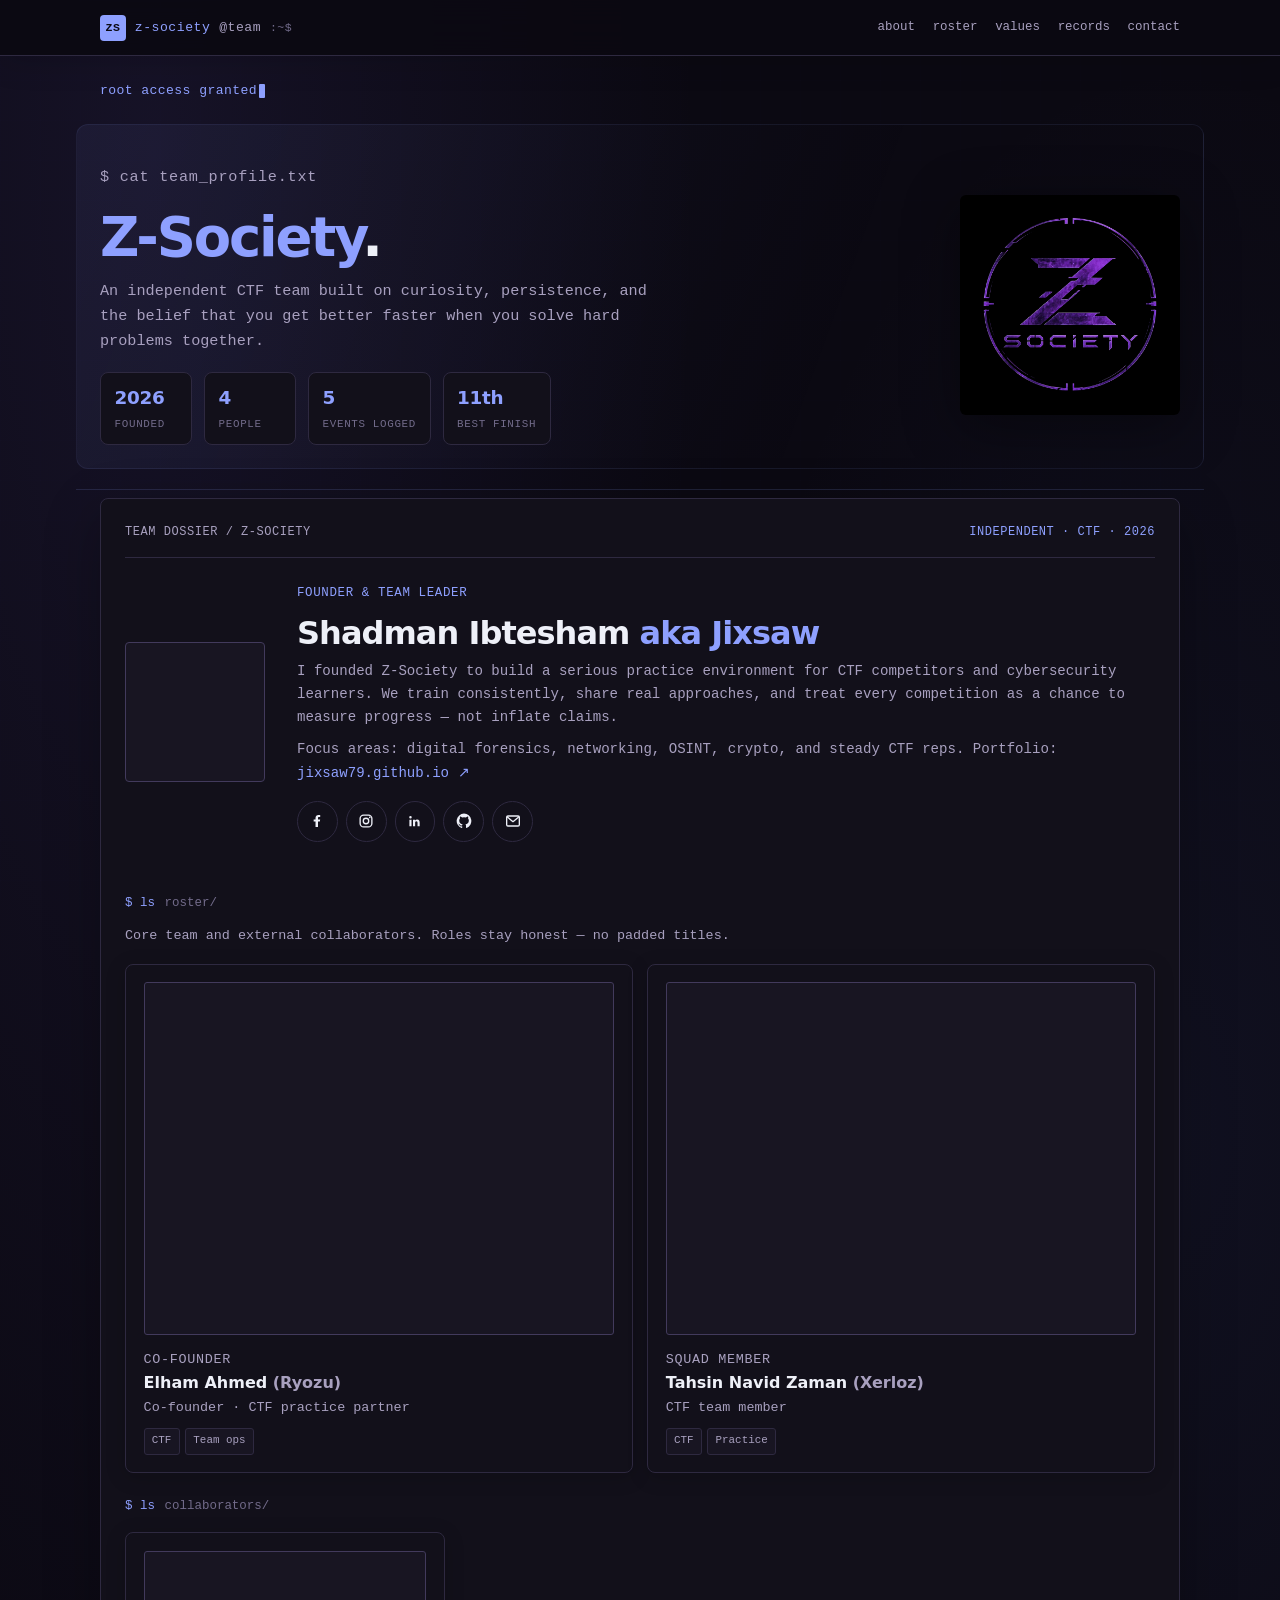
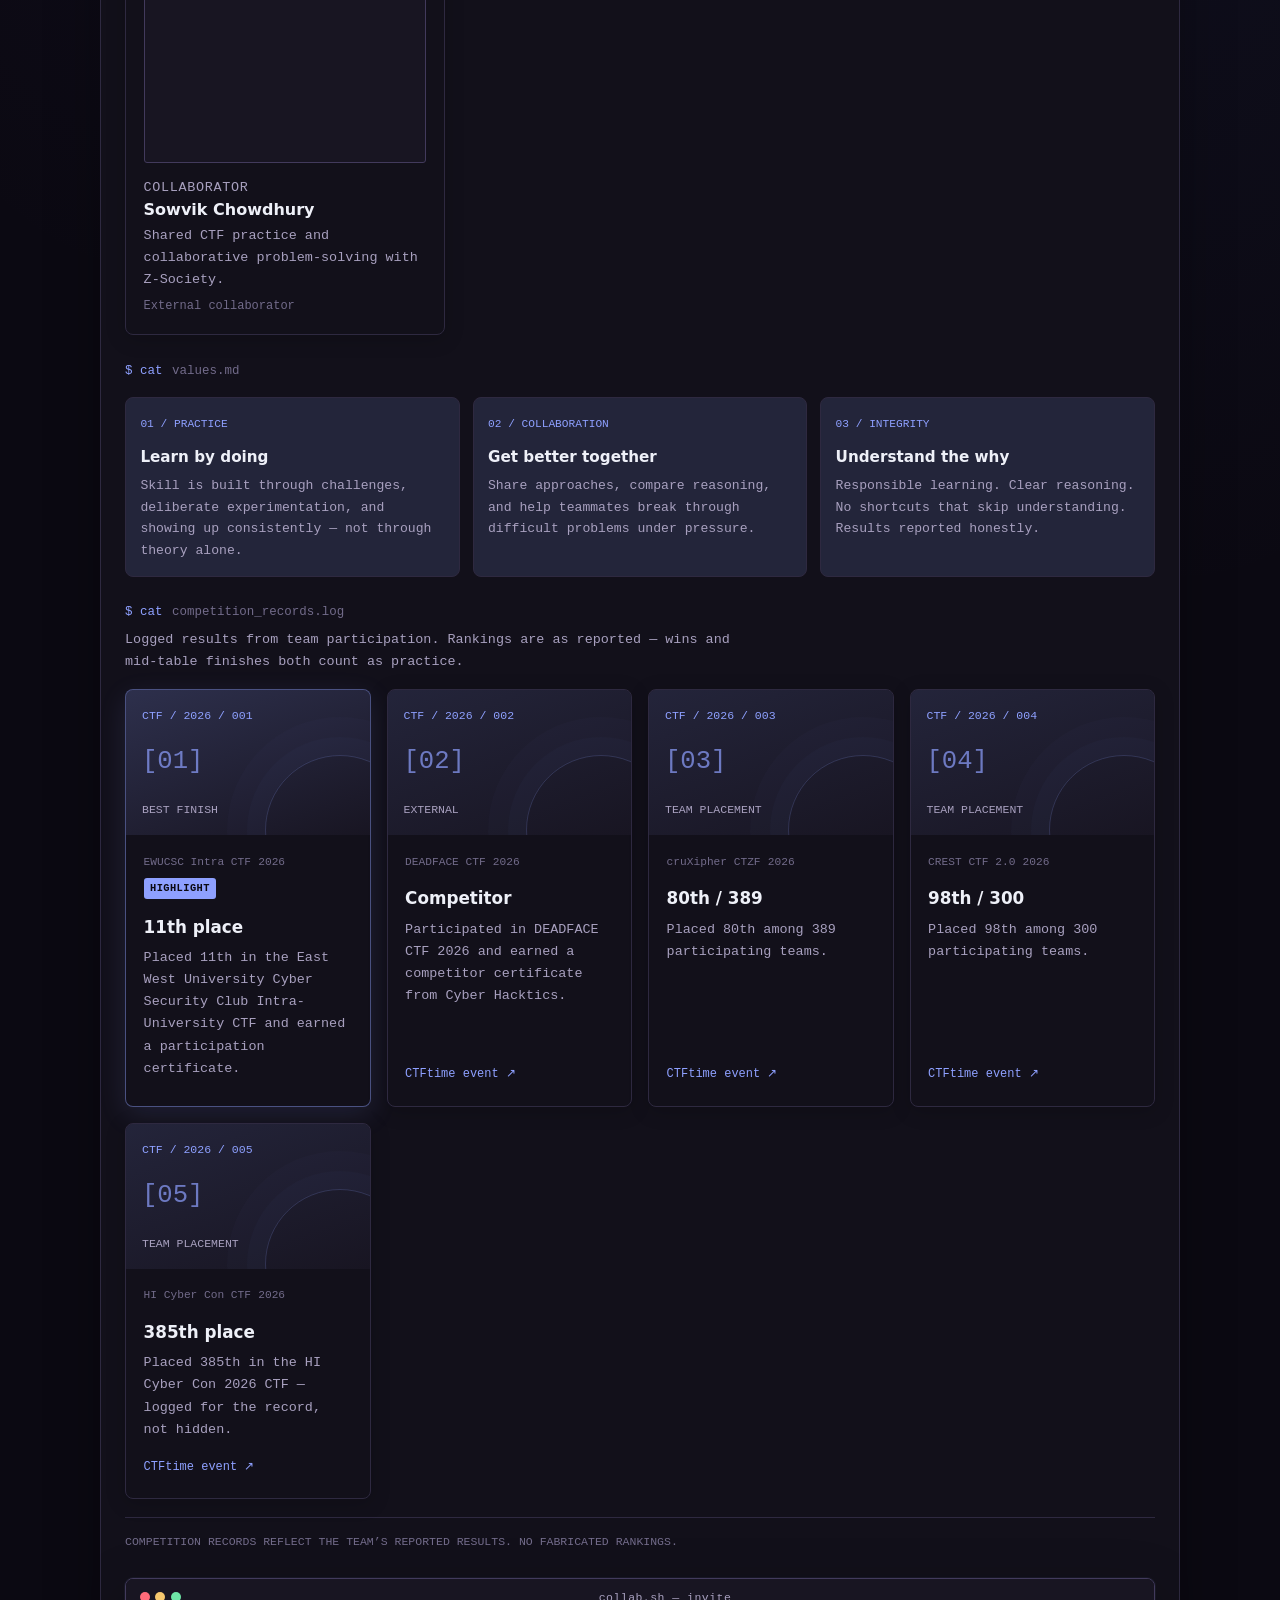
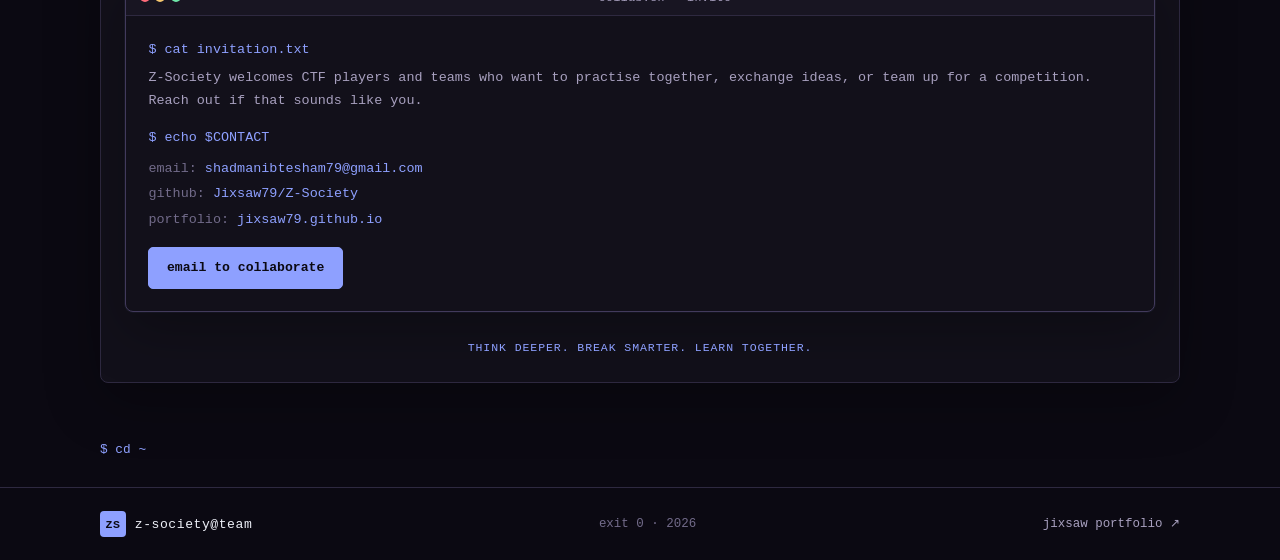
==== commit 1096225a: "Polish Z-Society site, accessibility, SEO and security docs" ====
--- a/index.html
+++ b/index.html
@@ -5,11 +5,16 @@
 <meta name="viewport" content="width=device-width, initial-scale=1">
 <meta name="theme-color" content="#0b0912">
 <meta http-equiv="Content-Security-Policy" content="default-src 'self'; script-src 'none'; object-src 'none'; base-uri 'self'; form-action 'none'; frame-src 'none'; child-src 'none'; media-src 'none'; worker-src 'none'; connect-src 'none'; manifest-src 'none'; img-src 'self' data:; style-src 'self'; style-src-attr 'none'; font-src 'self'; upgrade-insecure-requests">
-<meta http-equiv="X-Content-Type-Options" content="nosniff">
 <meta name="referrer" content="no-referrer">
 <meta name="robots" content="index, follow">
 <meta name="description" content="Z-Society is an independent CTF and cybersecurity team founded by Shadman Ibtesham (Jixsaw). Practice, collaboration, and honest competition records.">
 <meta property="og:type" content="website">
+<meta property="og:site_name" content="Z-Society">
+<meta property="og:image:alt" content="Z-Society team emblem">
+<meta name="twitter:card" content="summary_large_image">
+<meta name="twitter:title" content="Z-Society — CTF Team">
+<meta name="twitter:description" content="An independent CTF team built on curiosity, persistence, and collaboration.">
+<meta name="twitter:image" content="https://jixsaw79.github.io/Z-Society/Z-Society.jpg">
 <meta property="og:title" content="Z-Society — CTF Team">
 <meta property="og:description" content="A CTF team built on curiosity, persistence, and collaborative cybersecurity practice.">
 <meta property="og:url" content="https://jixsaw79.github.io/Z-Society/">
@@ -17,7 +22,8 @@
 <link rel="canonical" href="https://jixsaw79.github.io/Z-Society/">
 <title>jixsaw@z-society:~$ — Z-Society</title>
 <link rel="icon" href="data:image/svg+xml,%3Csvg xmlns='http://www.w3.org/2000/svg' viewBox='0 0 100 100'%3E%3Crect width='100' height='100' rx='14' fill='%230b0912'/%3E%3Ctext x='50' y='68' text-anchor='middle' font-family='monospace' font-size='42' font-weight='700' fill='%238ea0ff'%3EZ%3C/text%3E%3C/svg%3E">
-<link rel="stylesheet" href="style.css?v=20261104-sec">
+<link rel="preload" as="image" href="Z-Society.jpg">
+<link rel="stylesheet" href="style.css?v=20261105">
 </head>
 <body>
 <a class="skip-link" href="#main">Skip to content</a>
--- a/style.css
+++ b/style.css
@@ -472,3 +472,81 @@
     transition-duration:.01ms!important;
   }
 }
+
+/* 2026 refinement: clearer hierarchy, stronger focus states, and better small-screen flow */
+:root{--content-width:1080px;--surface-shadow:0 18px 55px rgba(0,0,0,.28)}
+body{
+  background:
+    radial-gradient(ellipse at 12% 4%,rgba(89,75,166,.14),transparent 34rem),
+    radial-gradient(ellipse at 92% 30%,rgba(72,94,180,.09),transparent 30rem),
+    var(--bg)
+}
+.wrap{width:min(100% - 2rem,var(--content-width))}
+:focus-visible{outline:2px solid var(--accent);outline-offset:4px;border-radius:3px}
+section[id]{scroll-margin-top:calc(var(--header-h) + 1rem)}
+.site-header{box-shadow:0 8px 30px rgba(0,0,0,.12)}
+nav a{padding:.35rem 0;position:relative}
+nav a::after{content:"";position:absolute;left:0;right:100%;bottom:.05rem;height:1px;background:var(--accent);transition:right .18s ease}
+nav a:hover::after,nav a:focus-visible::after{right:0}
+.access-granted{margin-top:1.7rem}
+.squad-hero{position:relative;padding:3.8rem 1.5rem 2.7rem;margin:0 -1.5rem .5rem;border-bottom:1px solid rgba(142,160,255,.15)}
+.squad-hero::before{content:"";position:absolute;inset:1.2rem 0;z-index:-1;background:linear-gradient(110deg,rgba(142,160,255,.07),transparent 68%);border:1px solid rgba(142,160,255,.09);border-radius:12px}
+.squad-hero-logo img{filter:drop-shadow(0 12px 28px rgba(0,0,0,.4));transition:transform .25s ease,filter .25s ease}
+.squad-hero-logo img:hover{transform:translateY(-3px) rotate(1deg);filter:drop-shadow(0 16px 32px rgba(142,160,255,.15))}
+.hero-actions{display:flex;flex-wrap:wrap;gap:.65rem;margin-top:1.25rem}
+.button-quiet{background:rgba(255,255,255,.025);color:var(--text)}
+.button-quiet:hover{background:var(--accent-soft)}
+.stat{min-width:92px;transition:border-color .18s ease,transform .18s ease}
+.stat:hover{border-color:var(--line-strong);transform:translateY(-2px)}
+.archive-panel{box-shadow:var(--surface-shadow);padding:clamp(1rem,2.5vw,1.5rem)}
+.archive-top{align-items:center;letter-spacing:.045em}
+.squad-feature{gap:clamp(1.25rem,3vw,2rem)}
+.squad-founder-photo img{transition:transform .35s ease}
+.squad-founder-photo:hover img{transform:scale(1.025)}
+.squad-member,.achievement-card{height:100%}
+.squad-member{max-width:none}
+.squad-member h3{line-height:1.35}
+.member-photo img{transition:transform .35s ease}
+.squad-member:hover .member-photo img{transform:scale(1.035)}
+.collaborator-grid{grid-template-columns:minmax(0,320px)}
+.squad-values article{transition:transform .18s ease,border-color .18s ease}
+.squad-values article:hover{transform:translateY(-3px);border-color:var(--line-strong)}
+.achievement-card{display:flex;flex-direction:column}
+.achievement-copy{display:flex;flex:1;flex-direction:column;align-items:flex-start}
+.achievement-copy p{flex:1}
+.achievement-art{position:relative;isolation:isolate;overflow:hidden}
+.achievement-art::after{content:"";position:absolute;width:150px;height:150px;right:-45px;bottom:-70px;border:1px solid rgba(142,160,255,.2);border-radius:50%;box-shadow:0 0 0 18px rgba(142,160,255,.025),0 0 0 38px rgba(142,160,255,.02);z-index:-1}
+.achievement-link{padding:.2rem 0}
+.social-links a{width:2.55rem;height:2.55rem}
+.term-window{box-shadow:var(--surface-shadow),0 0 0 1px rgba(142,160,255,.06)}
+.term-body{padding:clamp(1rem,2.5vw,1.4rem)}
+.squad-footnote{line-height:1.8}
+.error-page{padding:clamp(3rem,8vw,5.5rem) 0 4rem;min-height:70vh}
+.error-title{font-family:var(--sans);font-size:clamp(2rem,5vw,3rem);letter-spacing:-.03em;line-height:1.15}
+.error-copy{color:var(--muted);max-width:460px}
+.error-action{margin-top:1.5rem}
+.footer-inner{padding-block:.5rem}
+.footer-inner a:focus-visible,.inline-link:focus-visible{outline-offset:4px}
+@media(max-width:640px){
+  .wrap{width:min(100% - 1.5rem,var(--content-width))}
+  .squad-hero{padding:2.5rem .25rem 1.8rem;margin:0 0 .4rem}
+  .squad-hero::before{inset:1rem -.25rem}
+  .hero-actions{gap:.5rem}
+  .hero-actions .button{flex:1 1 100%;justify-content:center}
+  .archive-top{font-size:.65rem;flex-wrap:wrap}
+  .squad-feature{grid-template-columns:minmax(0,1fr)}
+  .squad-founder-photo{max-width:160px}
+  .stat-row{gap:.5rem}
+  .stat{flex:1 1 calc(50% - .5rem);min-width:0}
+  .social-links{gap:.6rem}
+}
+@media(min-width:641px) and (max-width:860px){.squad-hero{padding-inline:.5rem;margin-inline:0}}
+@media(prefers-reduced-motion:reduce){nav a::after{transition:none}}
+@media print{
+  :root{color-scheme:light;--bg:#fff;--panel:#fff;--panel-2:#f4f4f4;--text:#111;--muted:#333;--dim:#555;--line:#ccc;--line-strong:#999;--accent:#263d9a}
+  body{background:#fff;color:#111;font-size:11pt}
+  body::before,.site-header,.access-granted .cursor,.social-links,.back-link,footer{display:none!important}
+  .wrap{width:100%}
+  .archive-panel,.achievement-card,.squad-member,.term-window{box-shadow:none;break-inside:avoid}
+  a{color:#111;text-decoration:underline}
+}
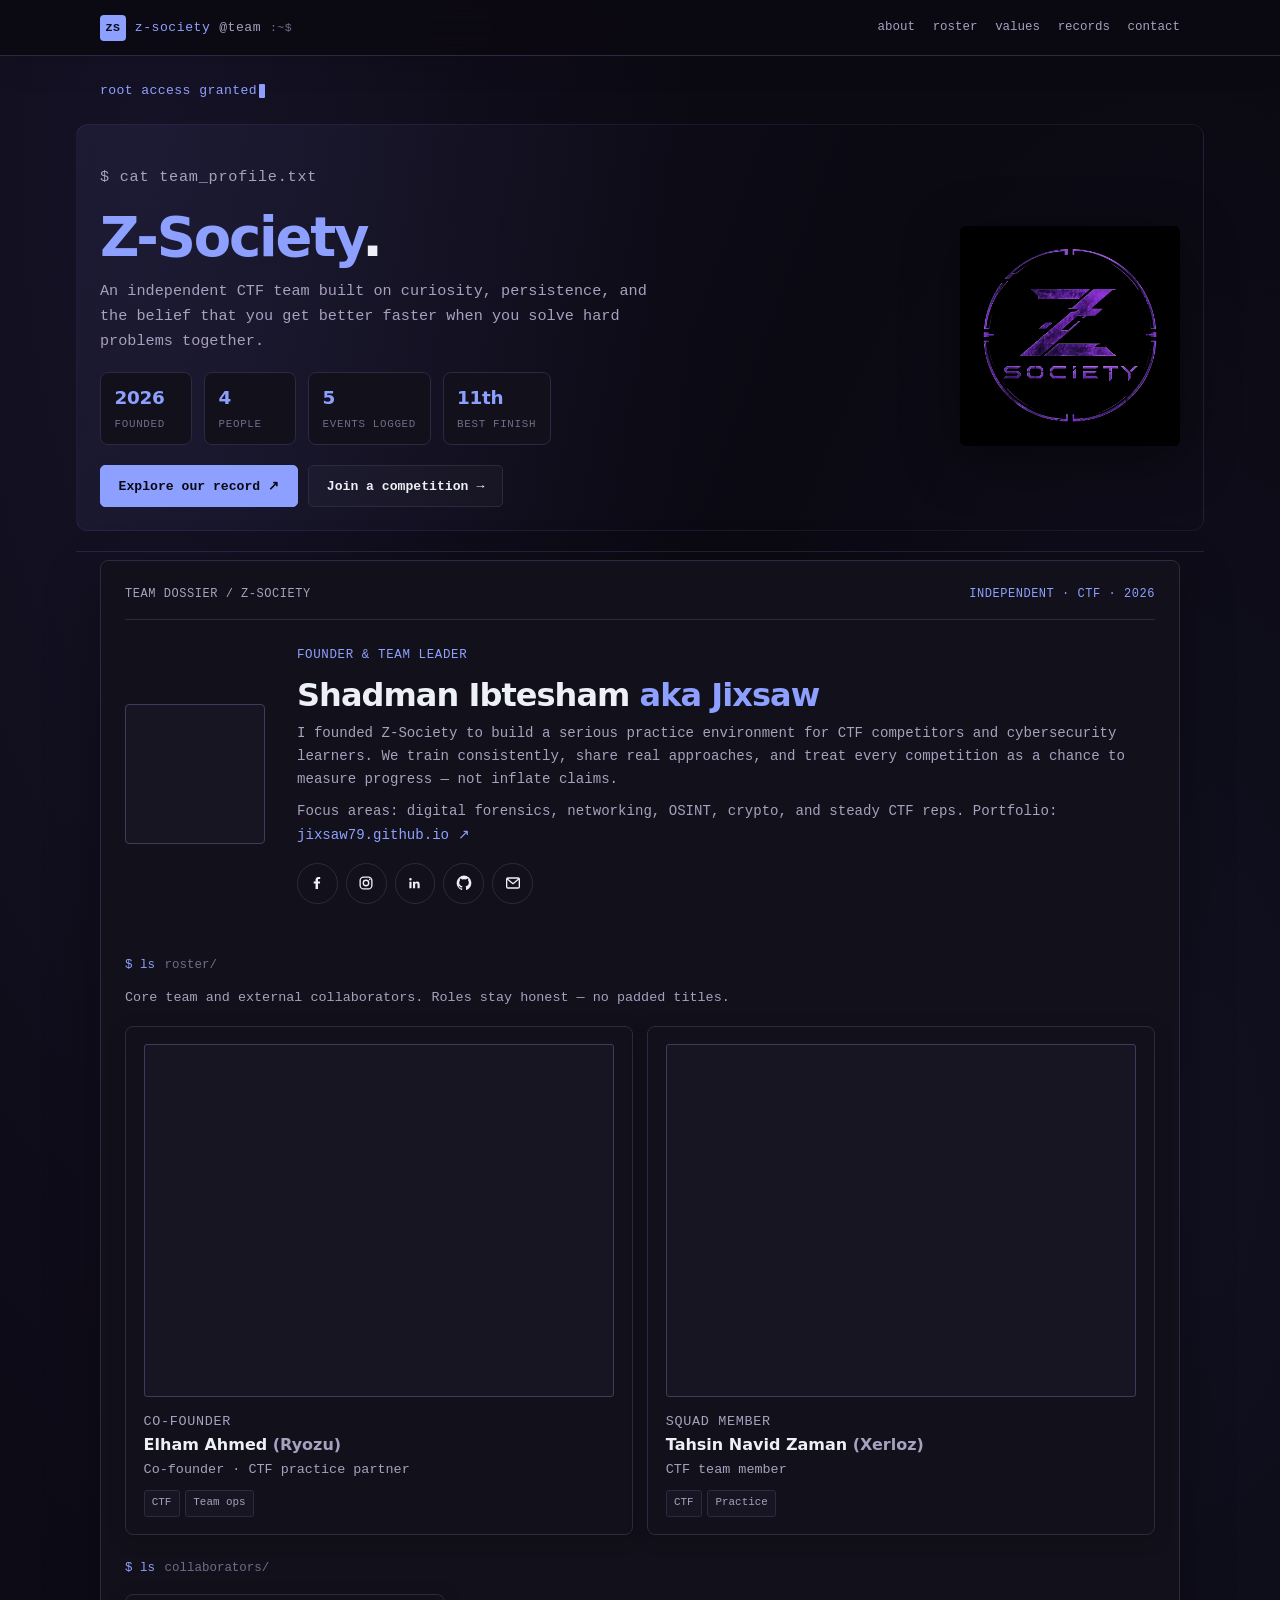
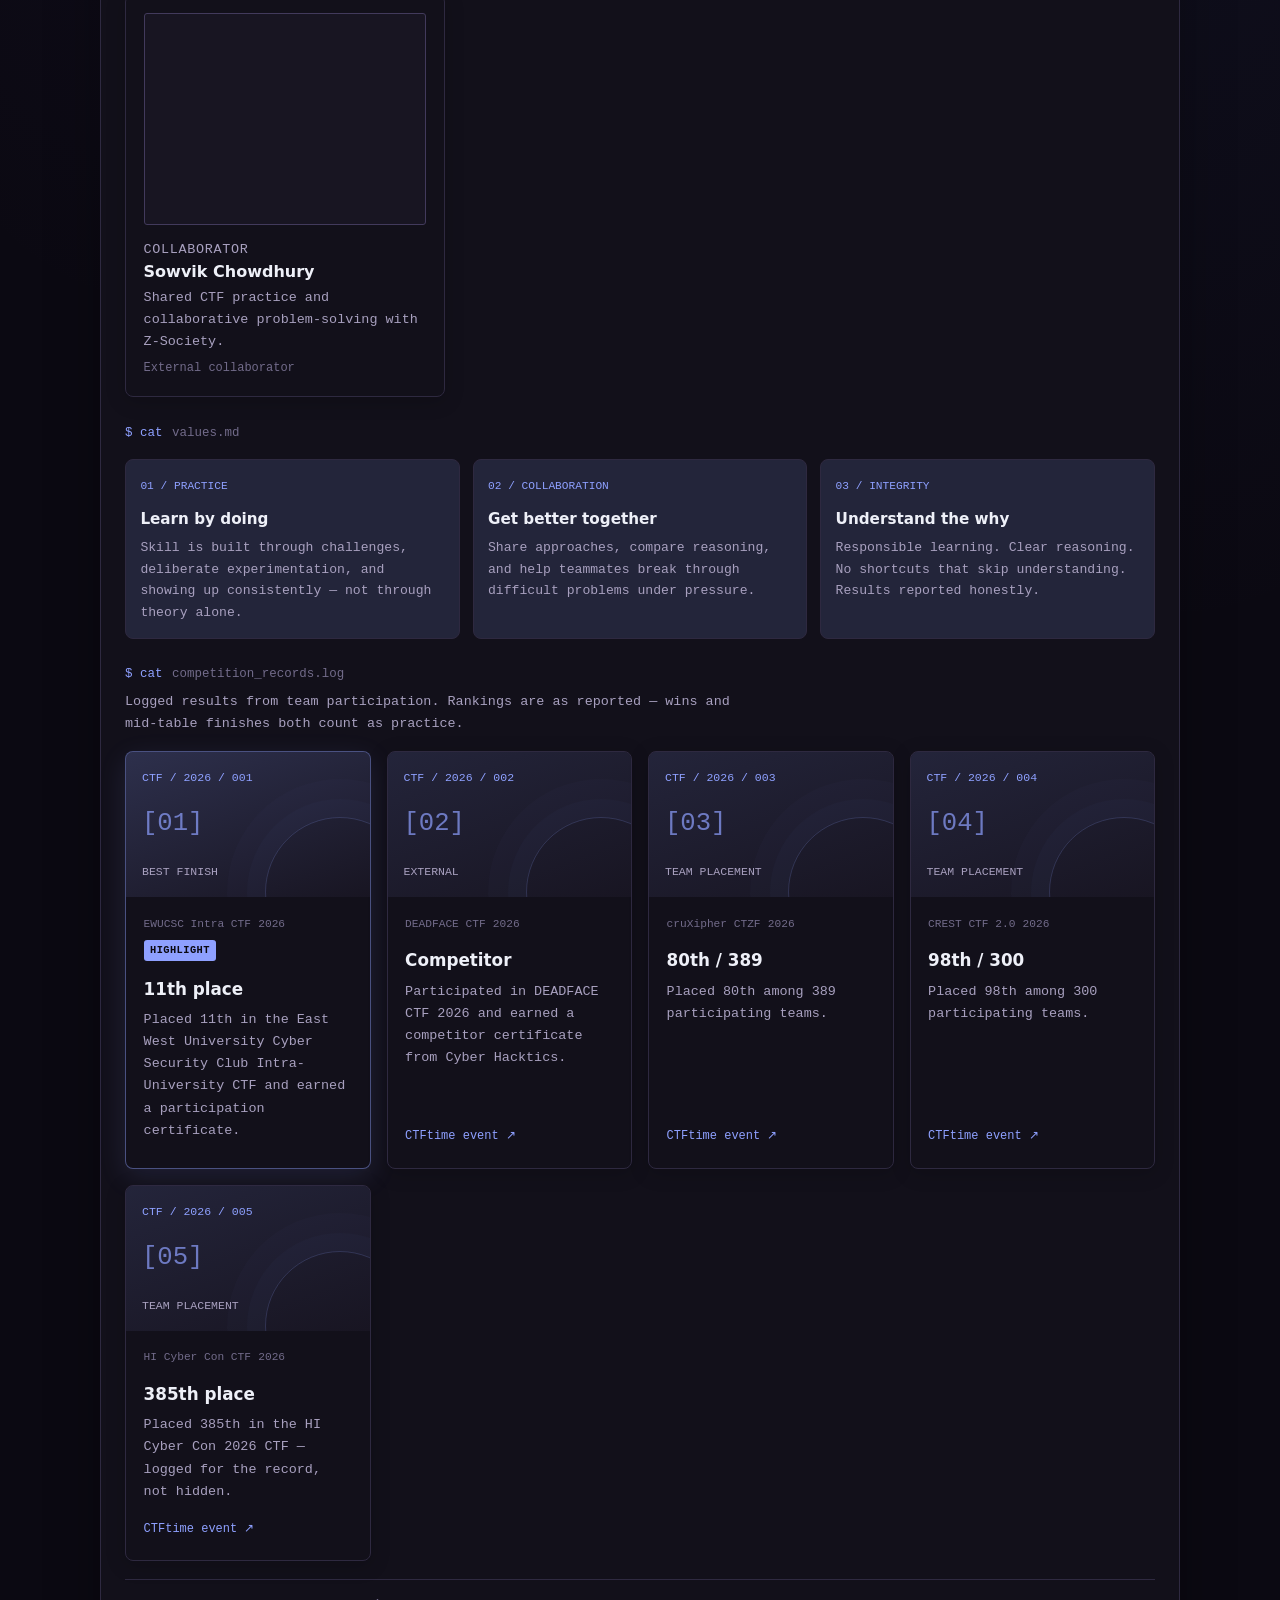
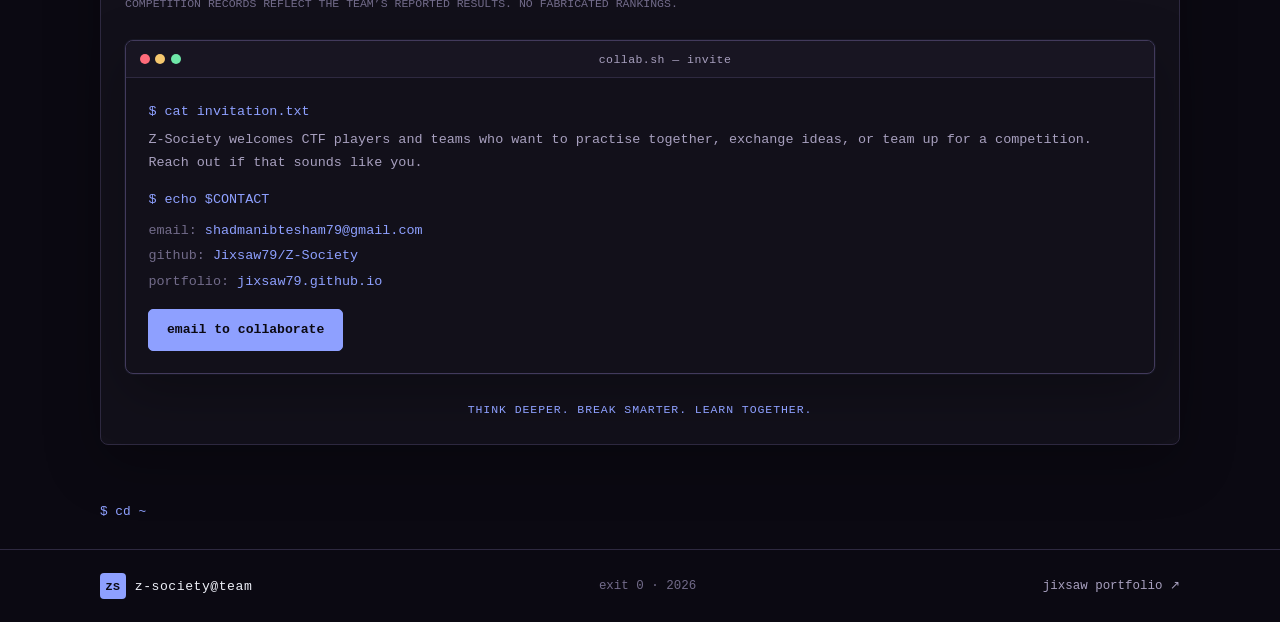
==== commit c16ca70d: "Add clear hero calls to action" ====
--- a/index.html
+++ b/index.html
@@ -57,6 +57,10 @@
         <div class="stat"><span class="stat-value">5</span><span class="stat-label">events logged</span></div>
         <div class="stat"><span class="stat-value">11th</span><span class="stat-label">best finish</span></div>
       </div>
+      <div class="hero-actions">
+        <a class="button button-primary" href="#records">Explore our record <span aria-hidden="true">↗</span></a>
+        <a class="button button-quiet" href="#contact">Join a competition <span aria-hidden="true">→</span></a>
+      </div>
     </div>
     <div class="squad-hero-logo">
       <img src="Z-Society.jpg" alt="Z-Society team logo" width="220" height="220" decoding="async" fetchpriority="high">
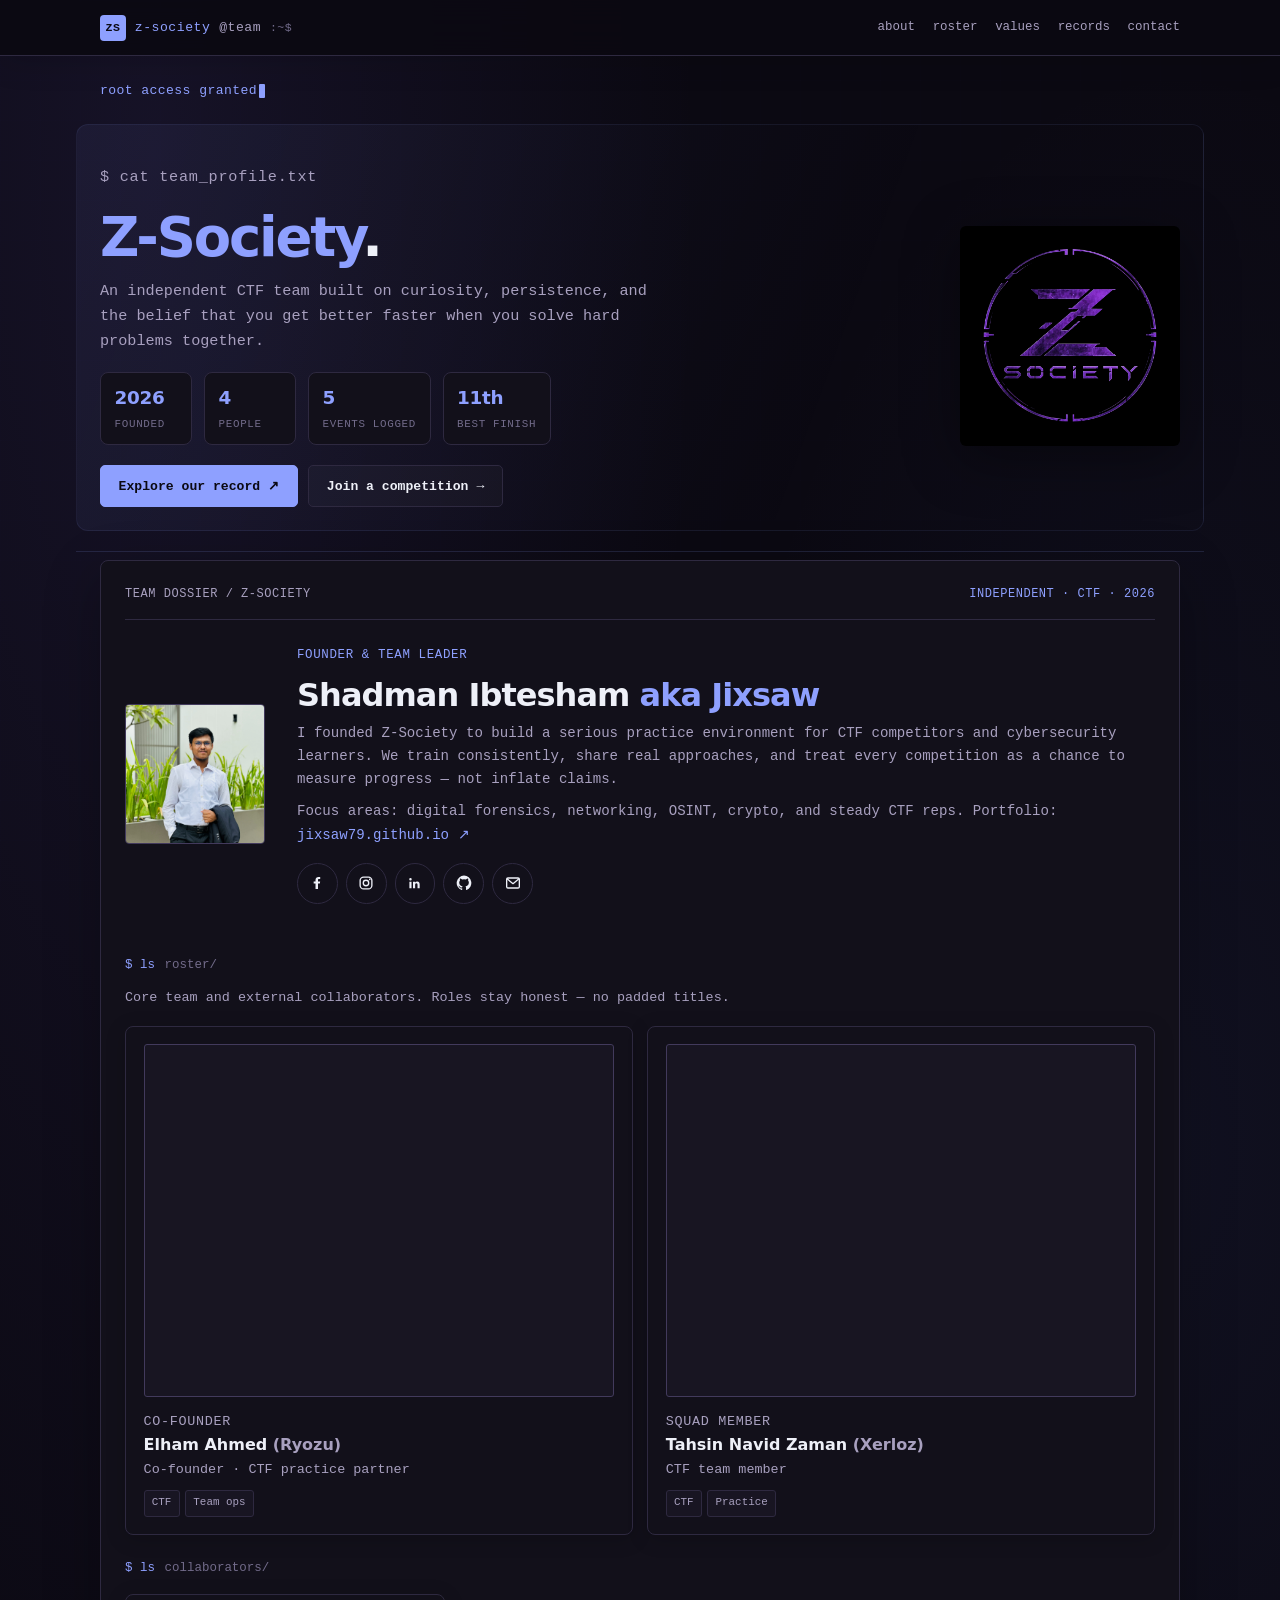
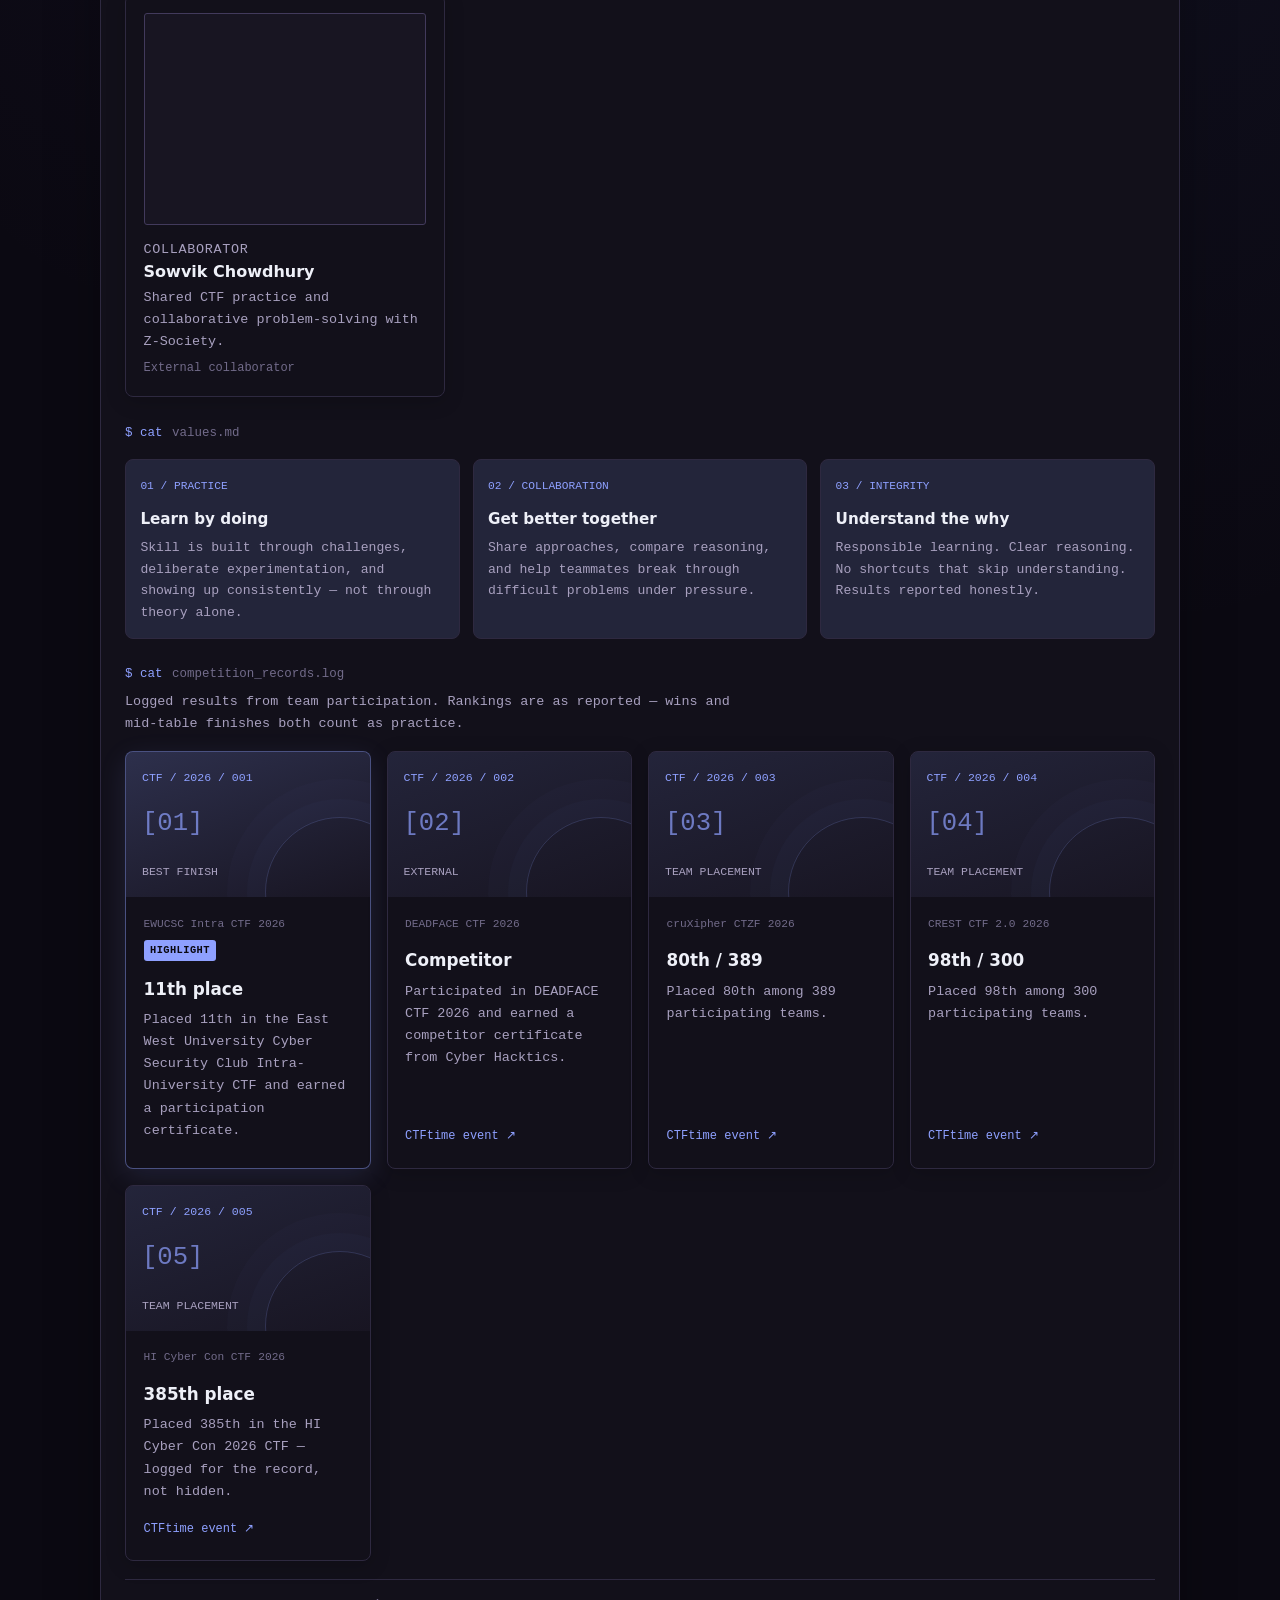
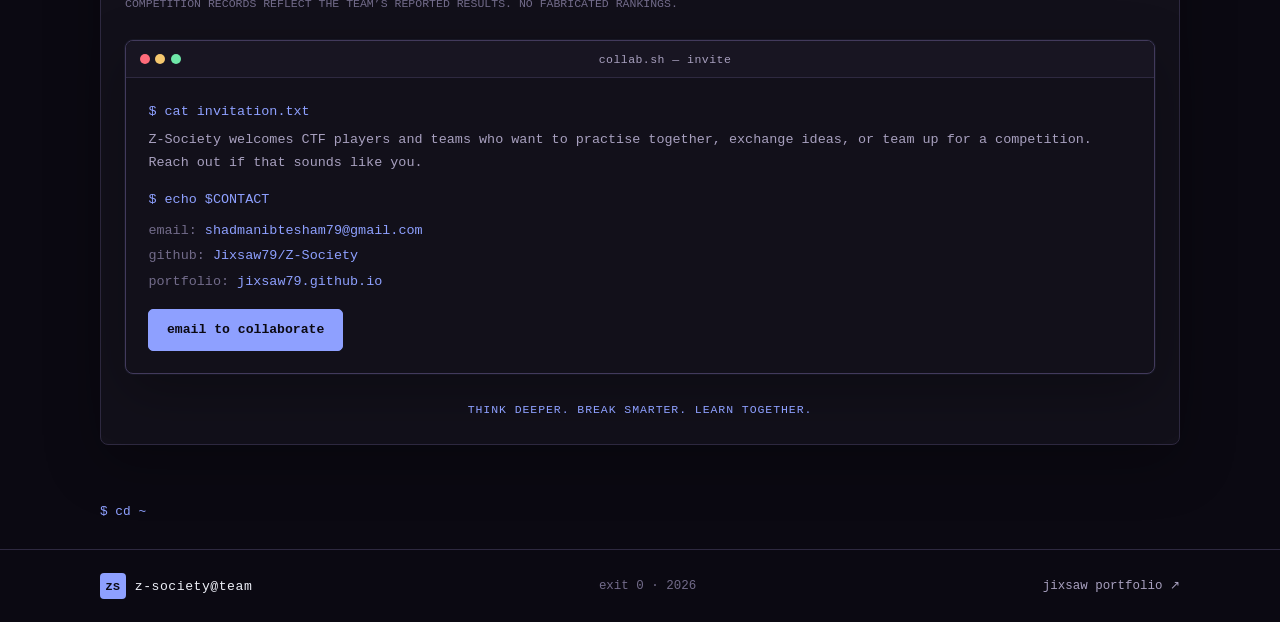
==== commit ab56f0ef: "Apply a deny-by-default Content Security Policy" ====
--- a/index.html
+++ b/index.html
@@ -4,7 +4,7 @@
 <meta charset="utf-8">
 <meta name="viewport" content="width=device-width, initial-scale=1">
 <meta name="theme-color" content="#0b0912">
-<meta http-equiv="Content-Security-Policy" content="default-src 'self'; script-src 'none'; object-src 'none'; base-uri 'self'; form-action 'none'; frame-src 'none'; child-src 'none'; media-src 'none'; worker-src 'none'; connect-src 'none'; manifest-src 'none'; img-src 'self' data:; style-src 'self'; style-src-attr 'none'; font-src 'self'; upgrade-insecure-requests">
+<meta http-equiv="Content-Security-Policy" content="default-src 'none'; script-src 'none'; object-src 'none'; base-uri 'none'; form-action 'none'; frame-src 'none'; child-src 'none'; media-src 'none'; worker-src 'none'; connect-src 'none'; manifest-src 'none'; img-src 'self' data:; style-src 'self'; style-src-attr 'none'; font-src 'self'; upgrade-insecure-requests">
 <meta name="referrer" content="no-referrer">
 <meta name="robots" content="index, follow">
 <meta name="description" content="Z-Society is an independent CTF and cybersecurity team founded by Shadman Ibtesham (Jixsaw). Practice, collaboration, and honest competition records.">
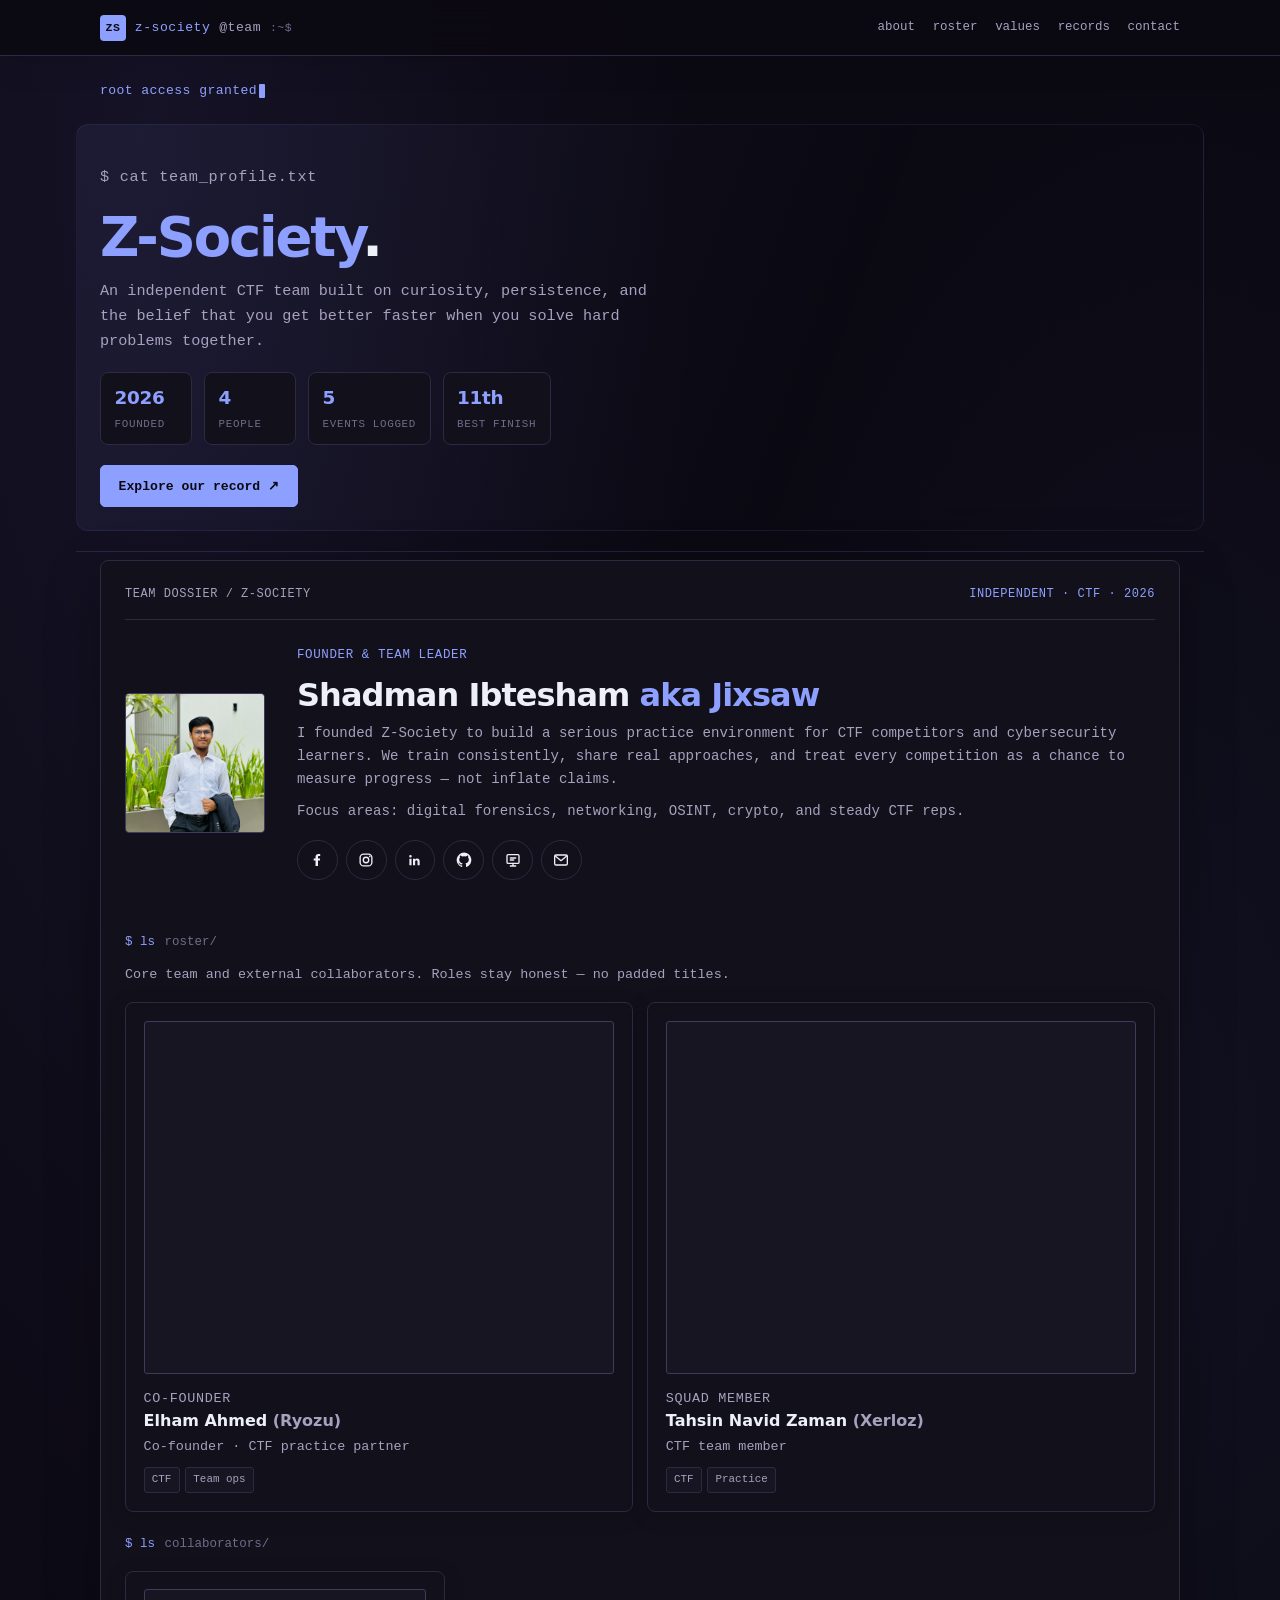
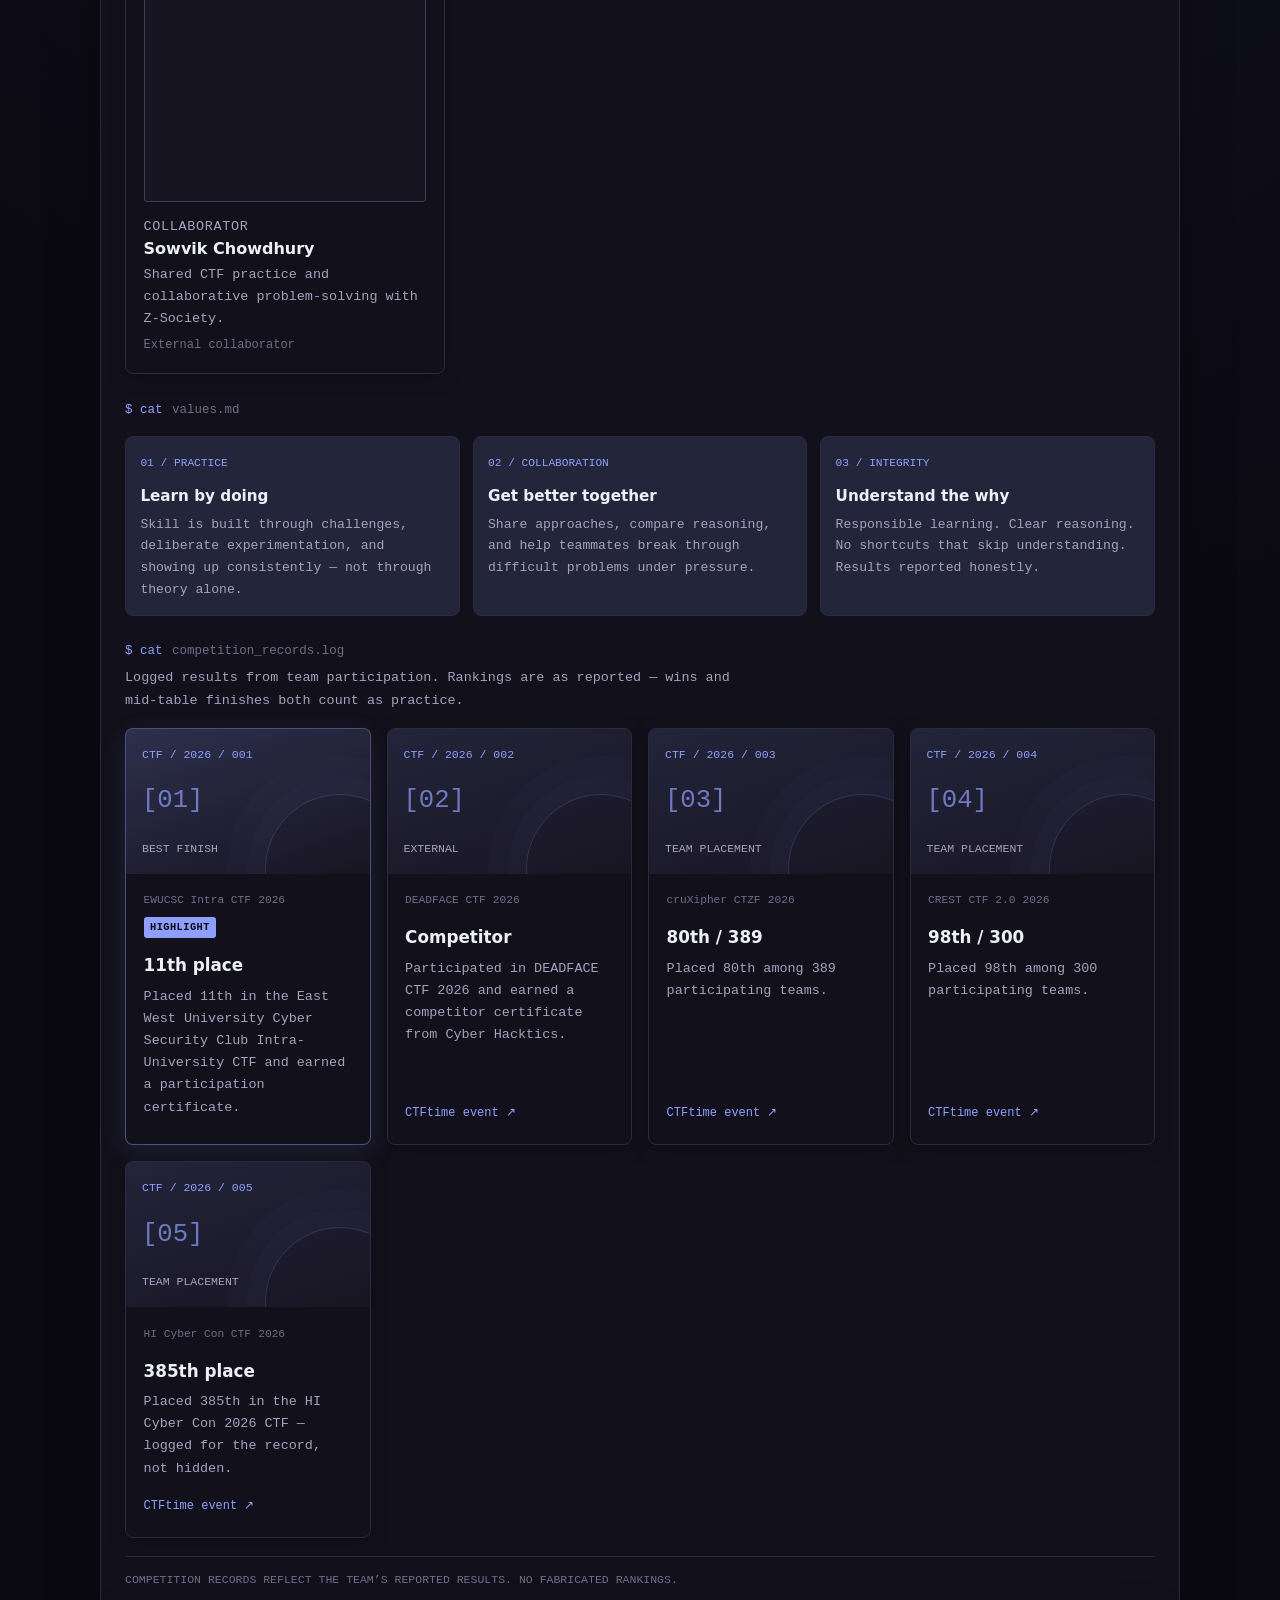
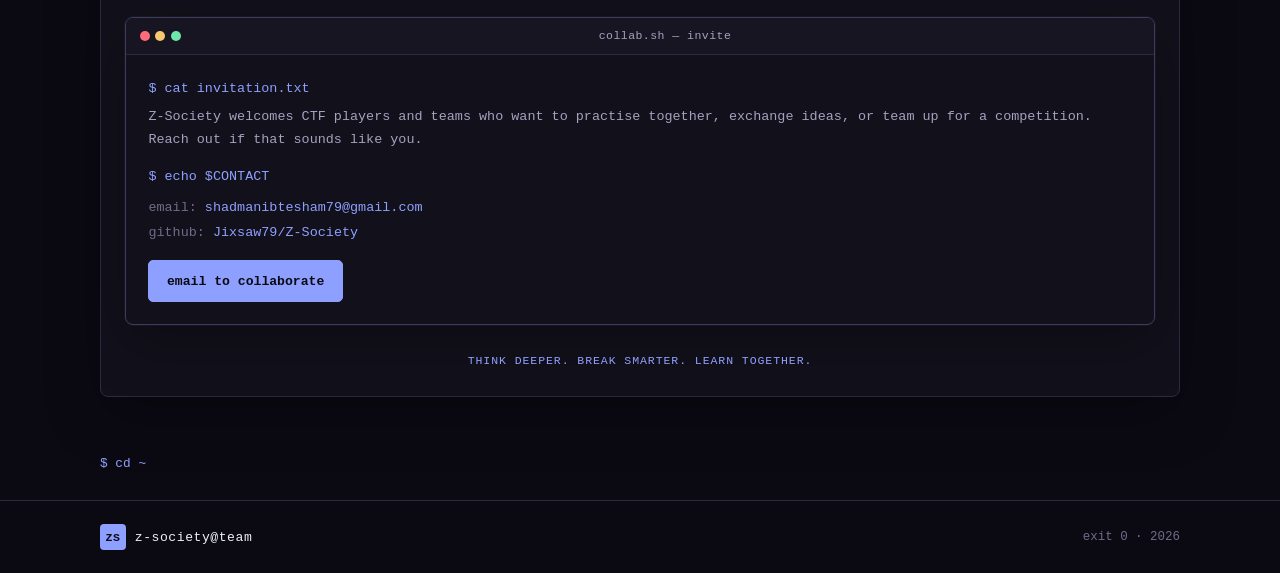
==== commit df02b363: "Remove competition CTA and add portfolio social icon" ====
--- a/index.html
+++ b/index.html
@@ -59,7 +59,6 @@
       </div>
       <div class="hero-actions">
         <a class="button button-primary" href="#records">Explore our record <span aria-hidden="true">↗</span></a>
-        <a class="button button-quiet" href="#contact">Join a competition <span aria-hidden="true">→</span></a>
       </div>
     </div>
     <div class="squad-hero-logo">
@@ -81,7 +80,7 @@
         <p class="page-kicker">FOUNDER & TEAM LEADER</p>
         <h2>Shadman Ibtesham <span class="accent">aka Jixsaw</span></h2>
         <p class="squad-lead">I founded Z-Society to build a serious practice environment for CTF competitors and cybersecurity learners. We train consistently, share real approaches, and treat every competition as a chance to measure progress — not inflate claims.</p>
-        <p class="squad-lead secondary">Focus areas: digital forensics, networking, OSINT, crypto, and steady CTF reps. Portfolio: <a class="inline-link" href="https://jixsaw79.github.io/" target="_blank" rel="noopener noreferrer">jixsaw79.github.io ↗</a></p>
+        <p class="squad-lead secondary">Focus areas: digital forensics, networking, OSINT, crypto, and steady CTF reps.</p>
         <div class="social-links" aria-label="Jixsaw social profiles">
           <a href="https://www.facebook.com/Jixsaw79" target="_blank" rel="noopener noreferrer" aria-label="Facebook" title="Facebook">
             <svg viewBox="0 0 24 24" aria-hidden="true"><path d="M13.5 21v-8.2h2.8l.4-3.2h-3.2V7.5c0-.9.3-1.5 1.6-1.5h1.7V3.1c-.3 0-1.4-.1-2.6-.1-2.6 0-4.4 1.6-4.4 4.5v2.1H7v3.2h2.8V21h3.7z"/></svg>
@@ -94,6 +93,9 @@
           </a>
           <a href="https://github.com/Jixsaw79" target="_blank" rel="noopener noreferrer" aria-label="GitHub" title="GitHub">
             <svg viewBox="0 0 24 24" aria-hidden="true"><path d="M12 .9a11.1 11.1 0 0 0-3.5 21.6c.6.1.8-.2.8-.5v-2c-3.2.7-3.9-1.4-3.9-1.4-.5-1.3-1.3-1.6-1.3-1.6-1-.7.1-.7.1-.7 1.1.1 1.7 1.2 1.7 1.2 1 1.7 2.6 1.2 3.3.9.1-.7.4-1.2.7-1.5-2.5-.3-5.1-1.3-5.1-5.5 0-1.2.4-2.2 1.2-3-.1-.3-.5-1.5.1-3 0 0 1-.3 3.1 1.2a10.7 10.7 0 0 1 5.7 0c2.1-1.5 3.1-1.2 3.1-1.2.6 1.5.2 2.7.1 3 .8.8 1.2 1.8 1.2 3 0 4.2-2.6 5.2-5.1 5.5.4.3.8 1 .8 2v3c0 .3.2.6.8.5A11.1 11.1 0 0 0 12 .9z"/></svg>
+          </a>
+          <a href="https://jixsaw79.github.io/" target="_blank" rel="noopener noreferrer" aria-label="Portfolio" title="Portfolio">
+            <svg viewBox="0 0 24 24" aria-hidden="true"><rect x="3" y="4" width="18" height="13" rx="1.8" fill="none" stroke="currentColor" stroke-width="2"/><path d="M8 21h8M12 17v4M8 9h8M8 12h5" fill="none" stroke="currentColor" stroke-width="2" stroke-linecap="round"/></svg>
           </a>
           <a href="mailto:shadmanibtesham79@gmail.com?subject=Hello%20Jixsaw" aria-label="Email" title="Email Shadman">
             <svg viewBox="0 0 24 24" aria-hidden="true"><rect x="2.5" y="4.5" width="19" height="15" rx="2" fill="none" stroke="currentColor" stroke-width="2"/><path d="m3.5 6 8.5 7 8.5-7" fill="none" stroke="currentColor" stroke-width="2" stroke-linecap="round" stroke-linejoin="round"/></svg>
@@ -244,7 +246,6 @@
         <div class="out contact-lines">
           <span class="key">email:</span> <a class="inline-link" href="mailto:shadmanibtesham79@gmail.com?subject=CTF%20Collaboration%20with%20Z-Society">shadmanibtesham79@gmail.com</a><br>
           <span class="key">github:</span> <a class="inline-link" href="https://github.com/Jixsaw79/Z-Society" target="_blank" rel="noopener noreferrer">Jixsaw79/Z-Society</a><br>
-          <span class="key">portfolio:</span> <a class="inline-link" href="https://jixsaw79.github.io/" target="_blank" rel="noopener noreferrer">jixsaw79.github.io</a>
         </div>
         <a class="button button-primary" href="mailto:shadmanibtesham79@gmail.com?subject=CTF%20Collaboration%20with%20Z-Society">email to collaborate</a>
       </div>
@@ -260,7 +261,6 @@
   <div class="wrap footer-inner">
     <a class="wordmark" href="#main"><span class="mark">ZS</span> z-society@team</a>
     <span>exit 0 · 2026</span>
-    <a href="https://jixsaw79.github.io/" target="_blank" rel="noopener noreferrer">jixsaw portfolio ↗</a>
   </div>
 </footer>
 </body>
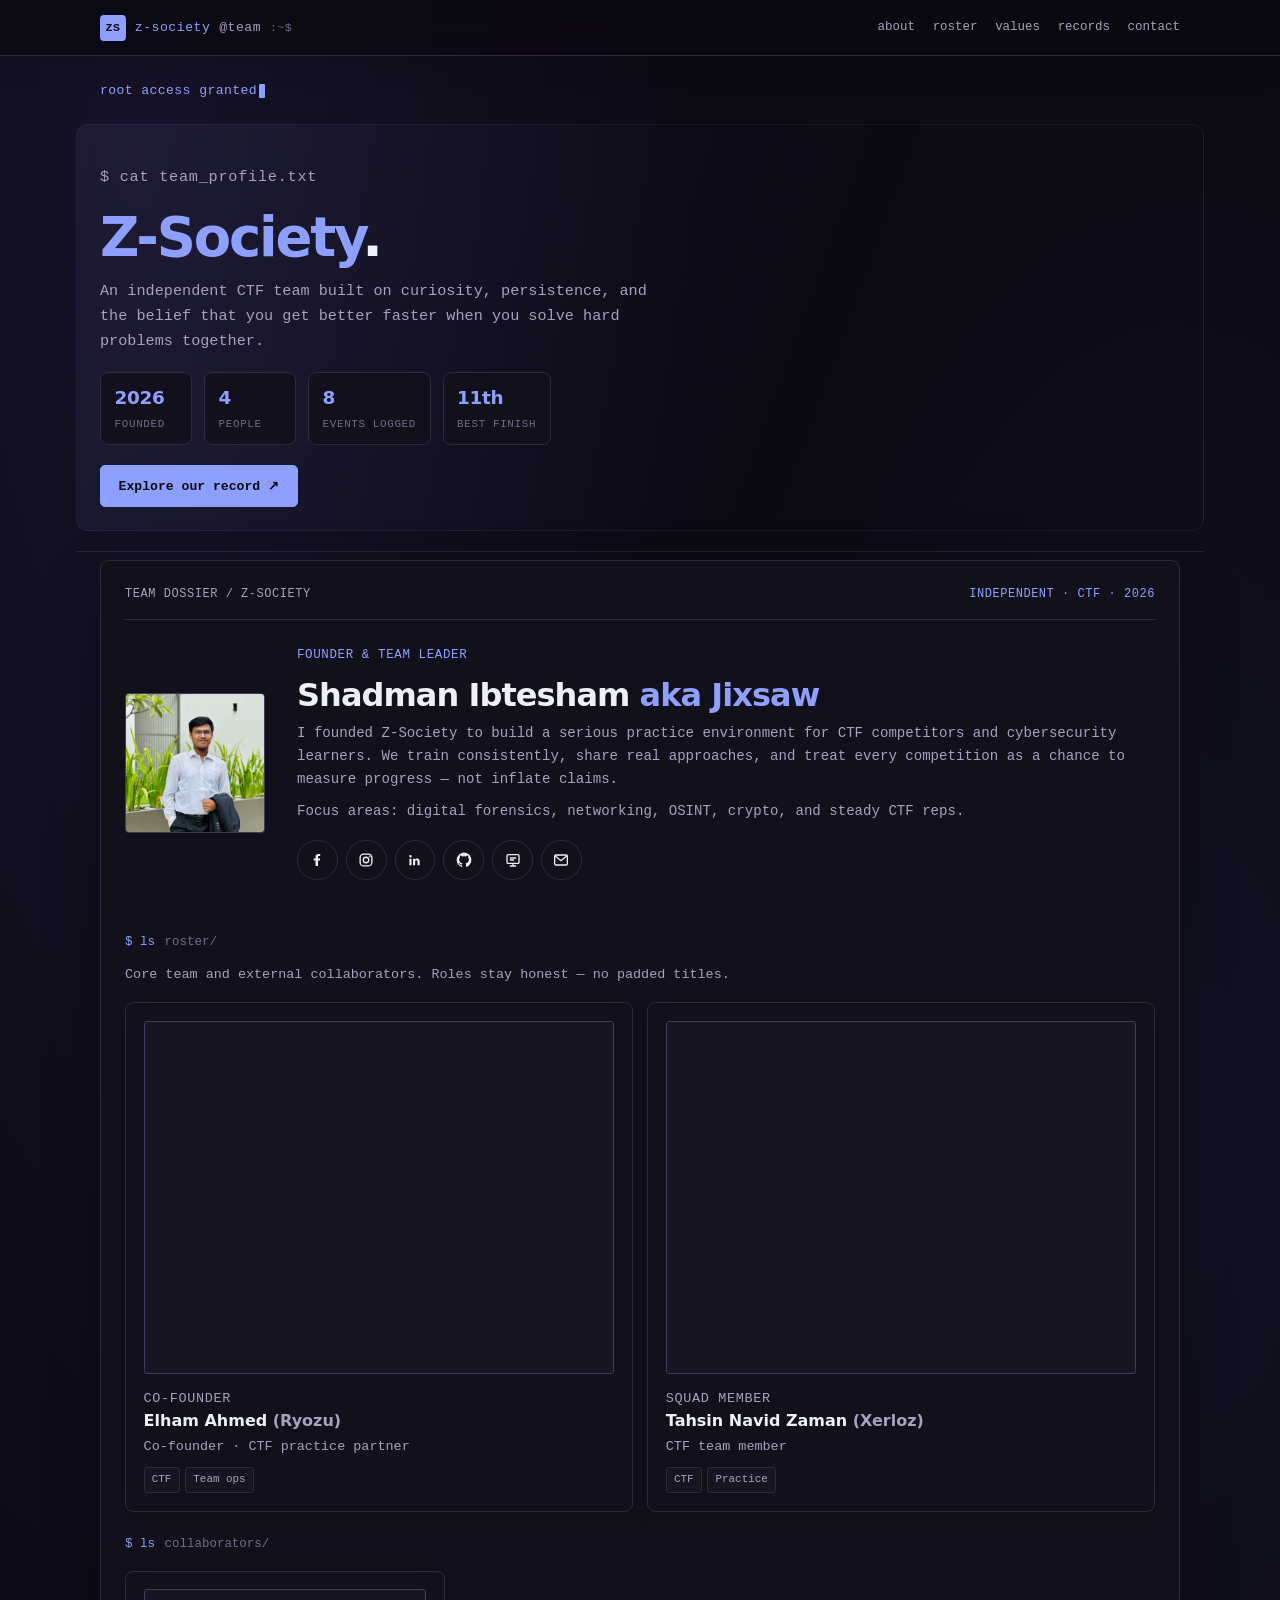
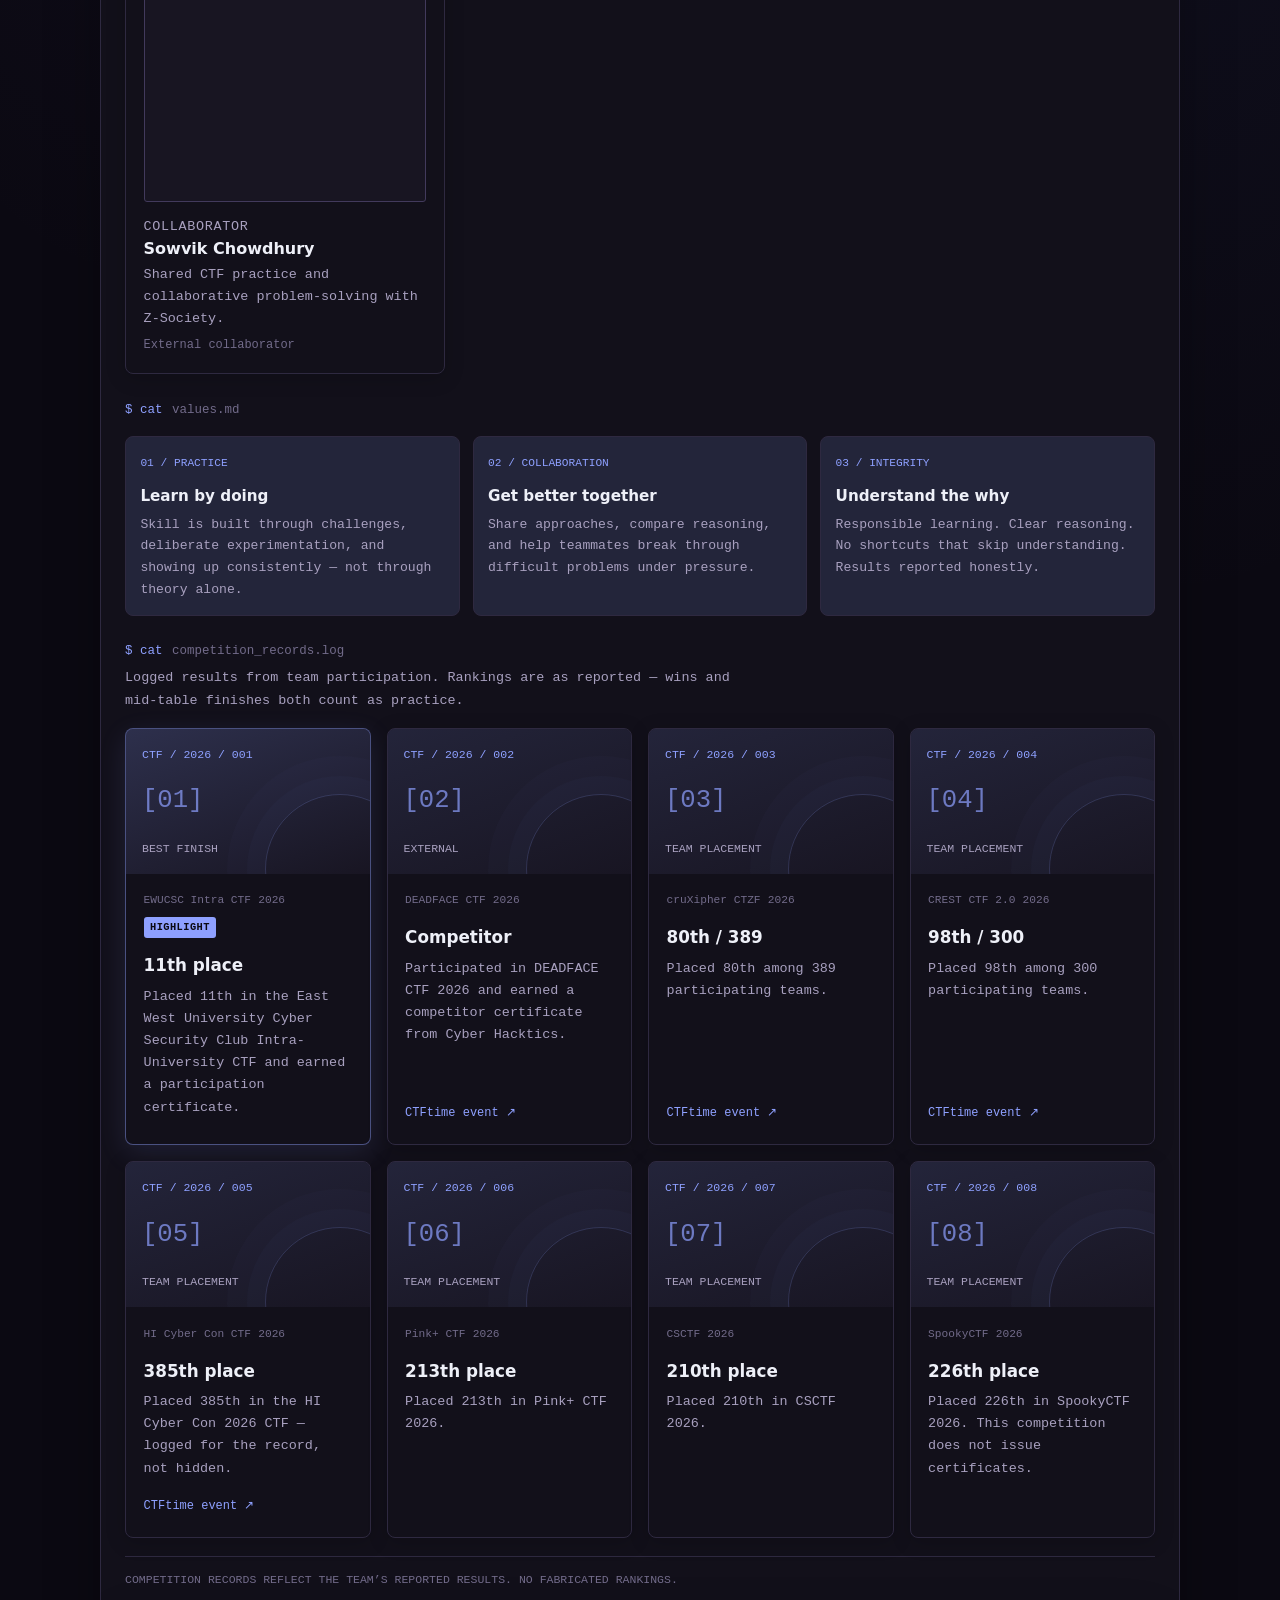
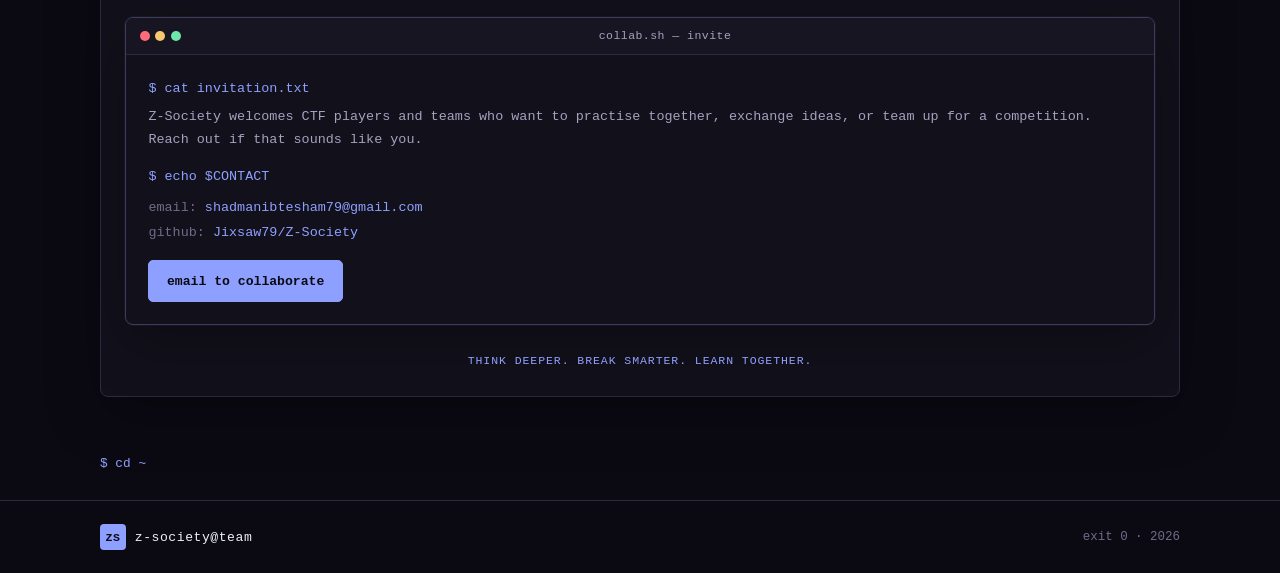
==== commit c2c4c931: "Add Pink+, CSCTF, and SpookyCTF 2026 results" ====
--- a/index.html
+++ b/index.html
@@ -54,7 +54,7 @@
       <div class="stat-row" aria-label="Team snapshot">
         <div class="stat"><span class="stat-value">2026</span><span class="stat-label">founded</span></div>
         <div class="stat"><span class="stat-value">4</span><span class="stat-label">people</span></div>
-        <div class="stat"><span class="stat-value">5</span><span class="stat-label">events logged</span></div>
+        <div class="stat"><span class="stat-value">8</span><span class="stat-label">events logged</span></div>
         <div class="stat"><span class="stat-value">11th</span><span class="stat-label">best finish</span></div>
       </div>
       <div class="hero-actions">
@@ -231,6 +231,42 @@
           <a class="achievement-link" href="https://ctftime.org/event/3460" target="_blank" rel="noopener noreferrer">CTFtime event ↗</a>
         </div>
       </article>
+      <article class="achievement-card">
+        <div class="achievement-art">
+          <span class="achievement-art-code">CTF / 2026 / 006</span>
+          <span class="achievement-art-icon">[06]</span>
+          <span class="achievement-art-bottom">TEAM PLACEMENT</span>
+        </div>
+        <div class="achievement-copy">
+          <div class="achievement-meta"><span>Pink+ CTF</span><span>2026</span></div>
+          <h3>213th place</h3>
+          <p>Placed 213th in Pink+ CTF 2026.</p>
+        </div>
+      </article>
+      <article class="achievement-card">
+        <div class="achievement-art">
+          <span class="achievement-art-code">CTF / 2026 / 007</span>
+          <span class="achievement-art-icon">[07]</span>
+          <span class="achievement-art-bottom">TEAM PLACEMENT</span>
+        </div>
+        <div class="achievement-copy">
+          <div class="achievement-meta"><span>CSCTF</span><span>2026</span></div>
+          <h3>210th place</h3>
+          <p>Placed 210th in CSCTF 2026.</p>
+        </div>
+      </article>
+      <article class="achievement-card">
+        <div class="achievement-art">
+          <span class="achievement-art-code">CTF / 2026 / 008</span>
+          <span class="achievement-art-icon">[08]</span>
+          <span class="achievement-art-bottom">TEAM PLACEMENT</span>
+        </div>
+        <div class="achievement-copy">
+          <div class="achievement-meta"><span>SpookyCTF</span><span>2026</span></div>
+          <h3>226th place</h3>
+          <p>Placed 226th in SpookyCTF 2026. This competition does not issue certificates.</p>
+        </div>
+      </article>
     </div>
     <p class="squad-footnote">COMPETITION RECORDS REFLECT THE TEAM’S REPORTED RESULTS. NO FABRICATED RANKINGS.</p>
 
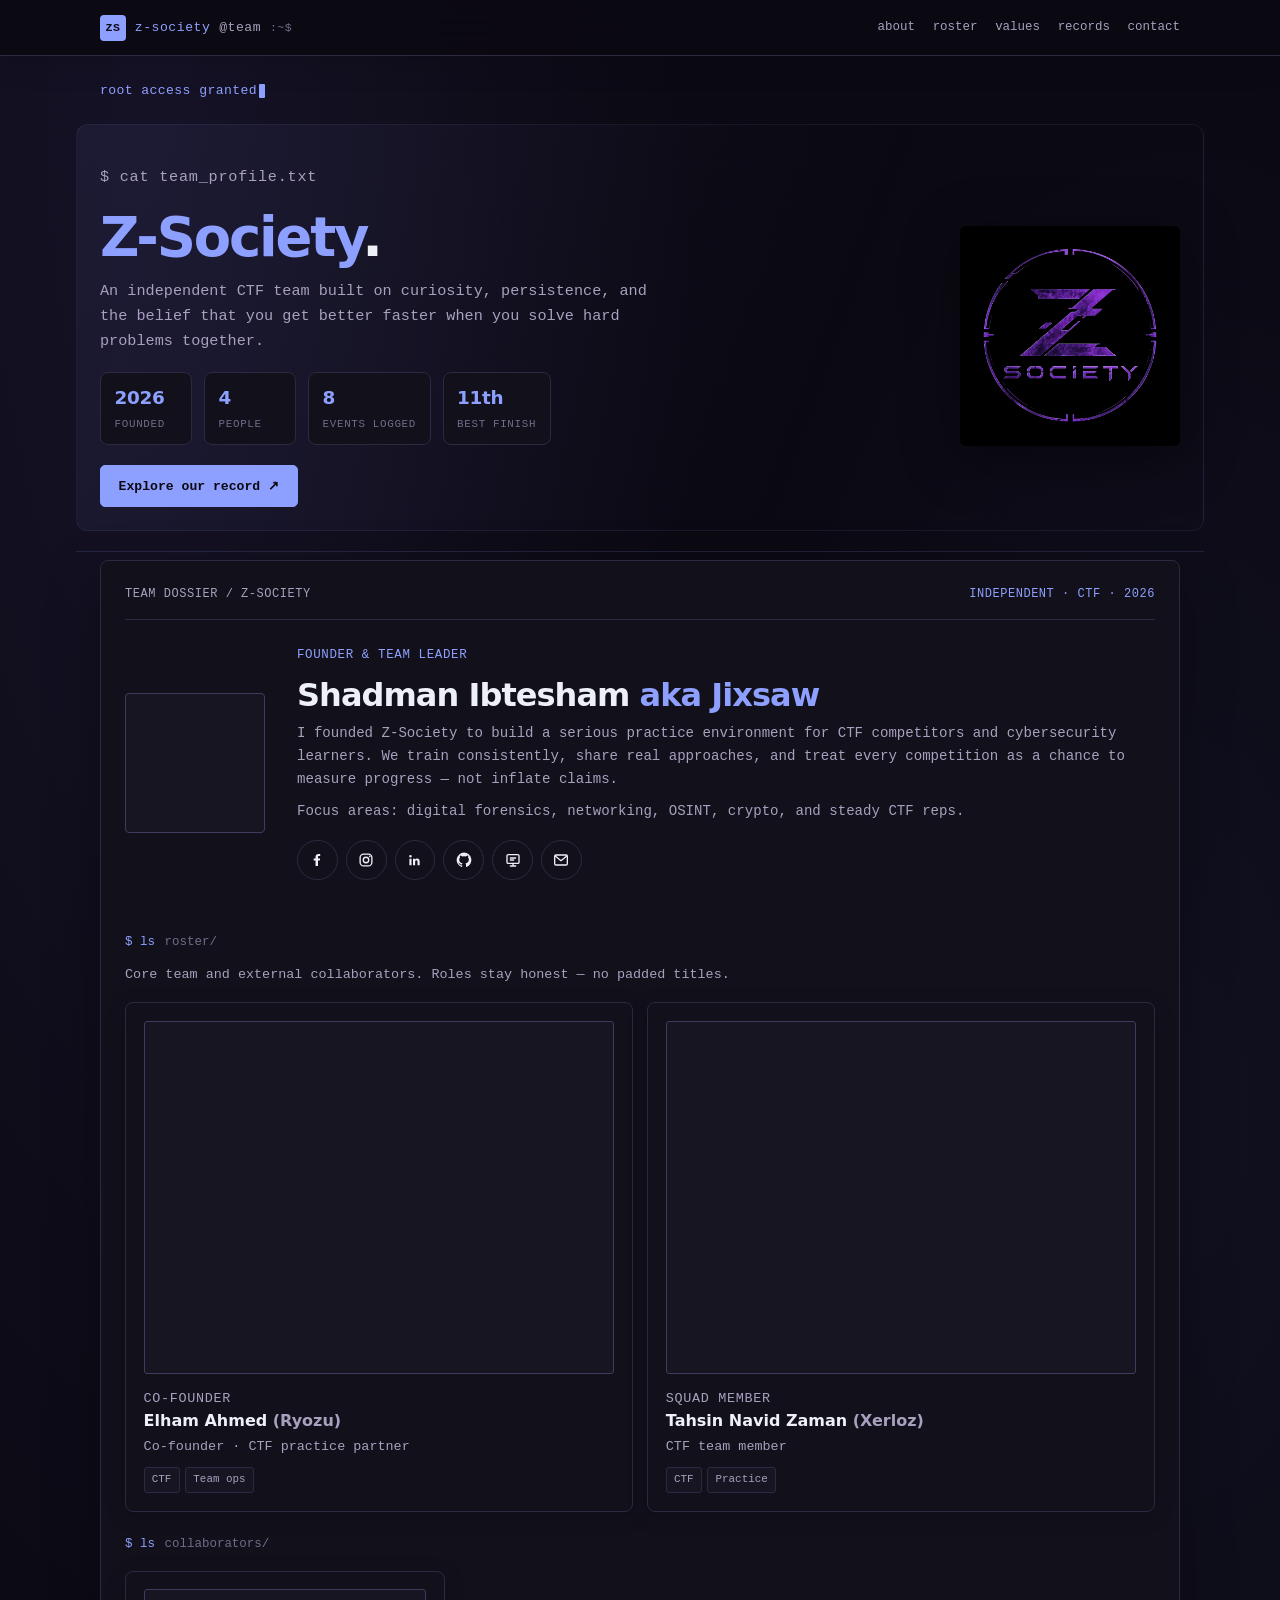
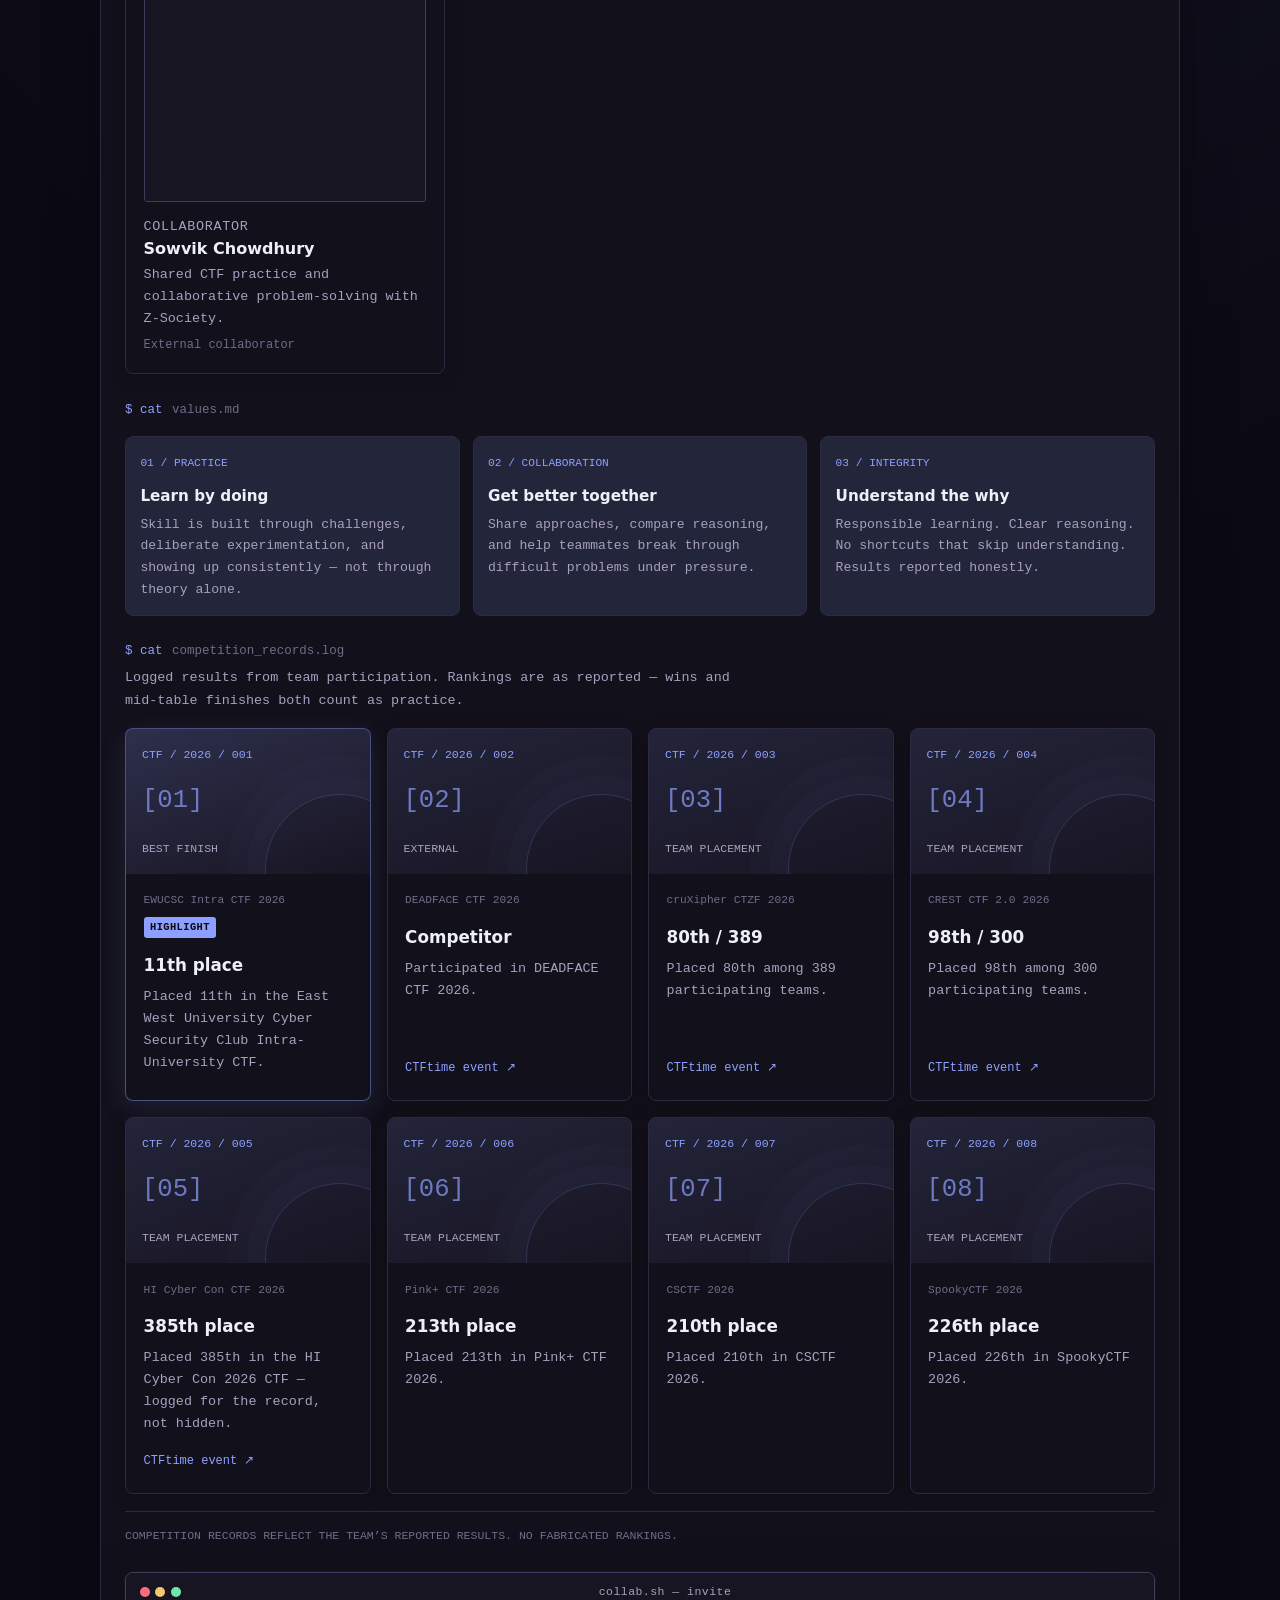
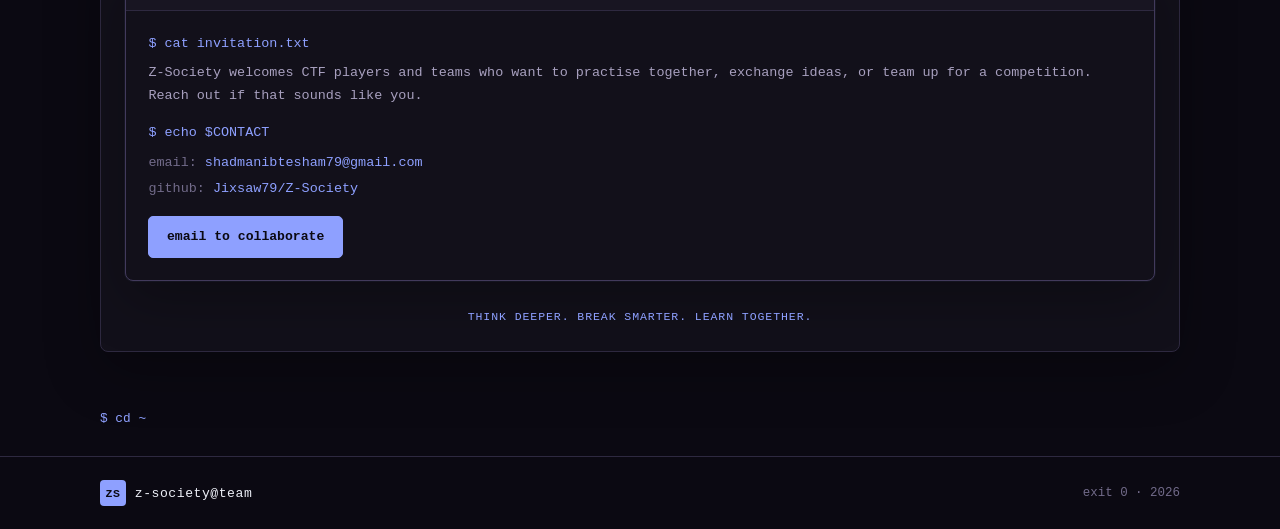
==== commit 5010aedd: "Remove certificate references from competition records" ====
--- a/index.html
+++ b/index.html
@@ -176,7 +176,7 @@
         <div class="achievement-copy">
           <div class="achievement-meta"><span>EWUCSC Intra CTF</span><span>2026</span><span class="pill">HIGHLIGHT</span></div>
           <h3>11th place</h3>
-          <p>Placed 11th in the East West University Cyber Security Club Intra-University CTF and earned a participation certificate.</p>
+          <p>Placed 11th in the East West University Cyber Security Club Intra-University CTF.</p>
         </div>
       </article>
       <article class="achievement-card">
@@ -188,7 +188,7 @@
         <div class="achievement-copy">
           <div class="achievement-meta"><span>DEADFACE CTF</span><span>2026</span></div>
           <h3>Competitor</h3>
-          <p>Participated in DEADFACE CTF 2026 and earned a competitor certificate from Cyber Hacktics.</p>
+          <p>Participated in DEADFACE CTF 2026.</p>
           <a class="achievement-link" href="https://ctftime.org/event/3279" target="_blank" rel="noopener noreferrer">CTFtime event ↗</a>
         </div>
       </article>
@@ -264,7 +264,7 @@
         <div class="achievement-copy">
           <div class="achievement-meta"><span>SpookyCTF</span><span>2026</span></div>
           <h3>226th place</h3>
-          <p>Placed 226th in SpookyCTF 2026. This competition does not issue certificates.</p>
+          <p>Placed 226th in SpookyCTF 2026.</p>
         </div>
       </article>
     </div>
